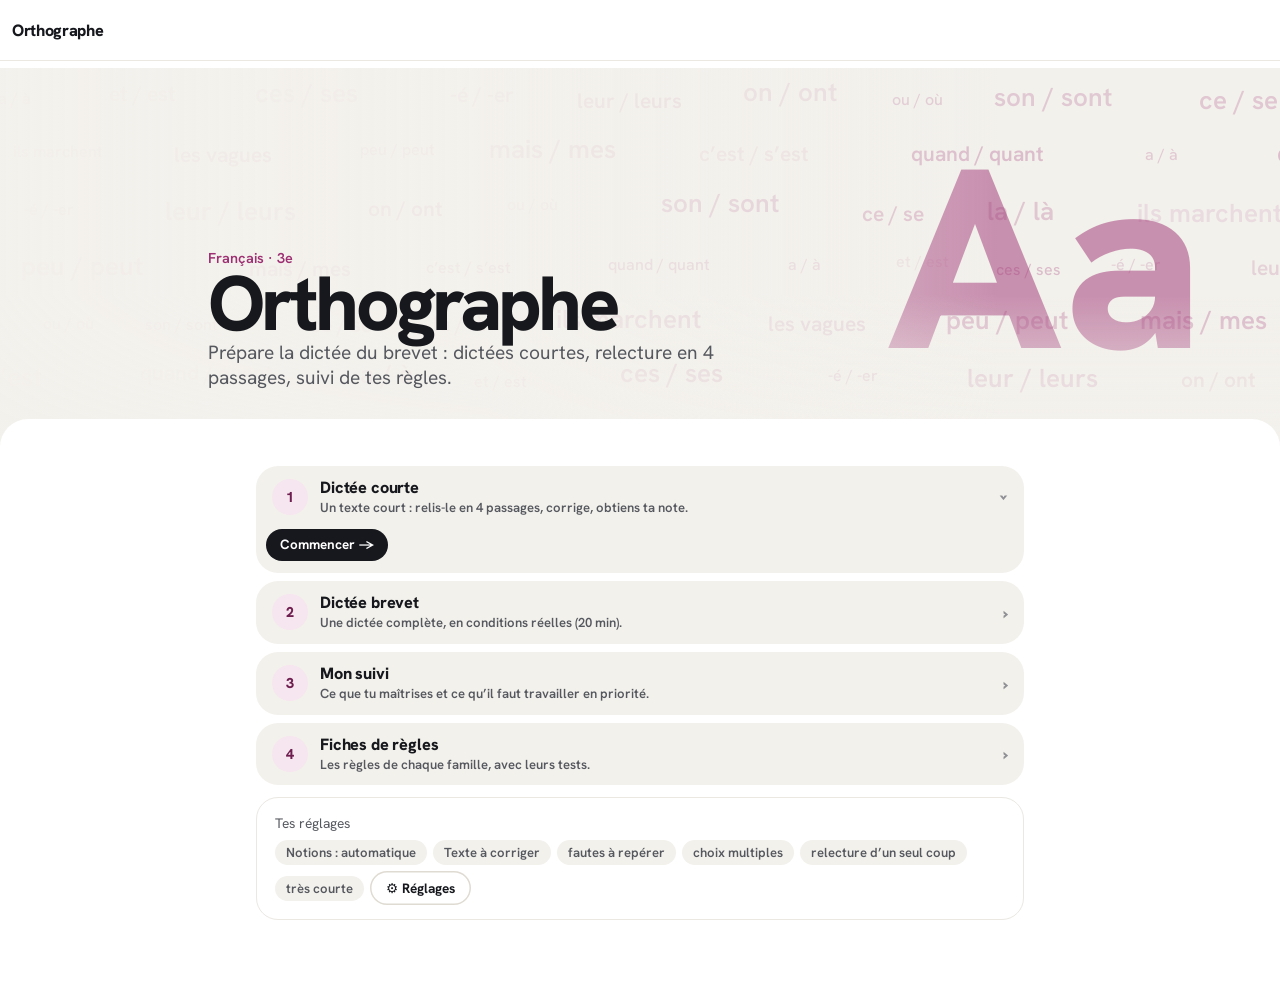
==== index.html @ 891eb2d5 "Migration de l'application Orthographe depuis applications-physique Accueil de l'application à la ra" ====
<!DOCTYPE html>
<html lang="fr" data-matiere="francais">
<head>
<meta charset="UTF-8">
<meta name="viewport" content="width=device-width, initial-scale=1.0">
<title>Orthographe</title>
<link rel="stylesheet" href="assets/theme.css">
<link rel="stylesheet" href="assets/er.css">
<link rel="stylesheet" href="modules/ort.css">
<link rel="stylesheet" href="assets/sommaire.css">
<script src="assets/hero.js"></script>
<script src="assets/sommaire.js"></script>
<script src="modules/regles.js"></script>
<script src="modules/langue.js"></script>
<script src="modules/ort.js"></script>
</head>
<body>
<div id="app-nav"></div>

<div class="er-page">
  <!-- En-tête illustré (image en parallaxe, voir assets/hero.js) -->
  <header class="app-hero" data-dessin="lettres" style="margin-top:-24px">
    <canvas aria-hidden="true"></canvas>
    <div class="app-hero-in">
      <p class="app-hero-kicker">Français · 3e</p>
      <h1>Orthographe</h1>
      <p class="app-hero-lead">Prépare la dictée du brevet : dictées courtes, relecture en 4 passages, suivi de tes règles.</p>
    </div>
    <div class="app-hero-edge"></div>
  </header>

  <!-- Reprendre, une ligne dépliable par module, puis tes réglages (voir ORT.accueil dans modules/ort.js) -->
  <main class="som-accueil" id="accueil"></main>
</div>

<script>
// bandeau avec le nom de l'application, puis l'accueil
ORT.menu('accueil');
ORT.accueil(document.getElementById('accueil'));
</script>
</body>
</html>
---- assets/theme.css ----
/* ============================================================
   Thème commun à toutes les applications — design « Chambre à bulles »
   (police, couleurs, bandeau, menu, cartes, boutons, encarts,
   pavé numérique, en-tête illustré)

   Palette sobre : papier (fonds), encre (textes, boutons) et
   UNE couleur d'accent par matière, choisie avec l'attribut
   data-matiere de la balise <html> :
     <html lang="fr" data-matiere="maths">   (maths | chimie | physique | college | francais)
   Vert et rouge restent réservés au juste / faux.

   Mettre en valeur une partie importante d'un cours :
     <div class="cle"> … </div>   (fond teinté de la couleur de la matière)

   Les variables sont déclarées sur « html:root » pour l'emporter sur
   les :root des applications ; cette feuille n'est pas dans un @layer,
   elle l'emporte donc aussi sur les classes Tailwind v4.
   ============================================================ */

@import url('https://fonts.googleapis.com/css2?family=Hanken+Grotesk:wght@400;500;600;700;800&display=swap');

html:root {
  --font-sans: 'Hanken Grotesk', system-ui, -apple-system, "Segoe UI", Roboto, Arial, sans-serif;

  /* Papier, encre */
  --paper: #f3f1ec;
  --paper-2: #ebe8e1;
  --paper-3: #dfdbd2;
  --line-strong: #c9c4b9;
  --sheet: #ffffff;
  --ink: #16181d;
  --ink-2: #55585f;
  --ink-3: #8d8f94;
  --line: #ebe8e2;

  --slate-50:  var(--paper);
  --slate-100: var(--paper-2);
  --slate-200: var(--line);
  --slate-300: var(--line-strong);
  --slate-400: var(--ink-3);
  --slate-500: var(--ink-3);
  --slate-600: var(--ink-2);
  --slate-700: var(--ink-2);
  --slate-900: var(--ink);

  /* Juste / faux */
  --success:      #16a34a;
  --success-bg:   #e7f3ed;
  --success-text: #075c40;
  --danger:       #dc2626;
  --danger-bg:    #fbecea;
  --danger-text:  #8f2821;
  --warning-bg:   var(--paper);
  --warning-text: var(--ink);

  /* Accent par défaut (outils mathématiques) */
  --accent: #2952c8;
  --accent-ink: #1c3782;
  --cle-bg: #e6ecf9;       /* fond des parties importantes */
  --cle-line: #c5d2f0;

  /* Chimie organique (moteur ORGA, assets/orga*.js) : couleurs de marquage des molécules
     et de leur nom (chaîne principale, une couleur par type de ramification, groupe
     caractéristique). Jamais de vert ni de rouge (réservés au juste / faux). */
  --orga-chaine: #2952c8;
  --orga-ram-1:  #c2570c;   /* orange */
  --orga-ram-2:  #8a6a00;   /* ocre : bien distinct du bleu de la chaîne */
  --orga-ram-3:  #0e7490;   /* bleu pétrole */
  --orga-ram-4:  #5a3fc4;   /* violet */
  --orga-groupe: #b0177f;

  /* Oscilloscope (moteur MONTAGE, assets/montage.js) : couleurs des voies, comme sur l'appareil
     (écran, boutons, pastilles). Réservées à l'oscilloscope. */
  --osc-ch1: #e8b400;   /* jaune */
  --osc-ch2: #2f6fe0;   /* bleu */

  /* Anciennes variables d'accent, utilisées par les applications */
  --app-accent-50:  var(--paper);
  --app-accent-100: var(--paper-2);
  --app-accent-200: var(--paper-3);
  --app-accent-400: var(--accent);
  --app-accent-600: var(--accent);
  --app-accent-700: var(--accent);
  --app-accent-800: var(--ink);
}
html[data-matiere="chimie"]   { --accent: #0a7d57; --accent-ink: #075c40; --cle-bg: #e2f1ea; --cle-line: #b9dccb; }
html[data-matiere="physique"] { --accent: #5a3fc4; --accent-ink: #3f2a93; --cle-bg: #ebe7f8; --cle-line: #cfc6f0; }
html[data-matiere="college"]  { --accent: #c2570c; --accent-ink: #8f3f08; --cle-bg: #f8e9dc; --cle-line: #eccbb0; }
html[data-matiere="francais"] { --accent: #9d2f72; --accent-ink: #6e1f50; --cle-bg: #f6e6ef; --cle-line: #e7c3d7; }   /* prune : domaine Français */

html { -webkit-text-size-adjust: 100%; }
body {
  font-family: var(--font-sans); color: var(--ink); background: var(--sheet);
  -webkit-font-smoothing: antialiased; overflow-x: hidden;
}
h1, h2, h3, h4 { letter-spacing: -.02em; }

/* ============ PARTIE IMPORTANTE D'UN COURS ============ */
.cle {
  background: var(--cle-bg); border: none; border-radius: 20px; padding: 18px 22px;
  color: var(--ink);
}
.cle-titre { color: var(--accent-ink); font-weight: 800; letter-spacing: -.01em; }
.cle .cle { padding: 0; background: none; }
.cle .module-badge { background: var(--sheet); }

/* ============ MISE EN PAGE DES COURS (modèle : Puissances de 10) ============
   <h3 class="cours-titre">1. Titre de la partie</h3>
   <div class="cours-bloc">                 fond papier
     <div class="cle"> … </div>             partie importante
     <div class="cours-exemple"> … </div>   exemple sur fond blanc
   </div>                                                                    */
.cours-titre {
  font-size: 1.5rem; line-height: 1.25; font-weight: 700; color: var(--accent-ink);
  border-bottom: 2px solid var(--paper-3); padding-bottom: .5rem; margin: 2rem 0 1rem;
}
.cours-bloc { background: var(--paper); border-radius: 16px; padding: 24px; margin-bottom: 1rem; color: var(--ink); }
.cours-exemple { background: var(--sheet); border-radius: 12px; padding: 16px 18px; margin: 12px 0; }
@media (max-width: 480px) {
  .cours-titre { font-size: 1.3rem; }
  .cours-bloc { padding: 16px; }
}

/* ============ BOUTONS COMMUNS ============ */
.btn-primary {
  background: var(--ink); color: #fff; border: none; border-radius: 999px;
  padding: 13px 28px; font-size: 1rem; font-weight: 700; cursor: pointer;
  font-family: var(--font-sans); box-shadow: none;
  transition: background .15s, transform .1s;
}
.btn-primary:hover:not(:disabled) { background: #2b2e36; }
.btn-primary:active:not(:disabled) { transform: scale(.98); }
.btn-primary:disabled { opacity: .4; cursor: not-allowed; }

.btn-secondary {
  background: var(--sheet); color: var(--ink); border: none; border-radius: 999px;
  padding: 13px 24px; font-size: .95rem; font-weight: 700; cursor: pointer;
  font-family: var(--font-sans); box-shadow: inset 0 0 0 1.5px var(--paper-3);
  transition: box-shadow .15s;
}
.btn-secondary:hover { box-shadow: inset 0 0 0 1.5px var(--ink); }

.btn-small {
  background: var(--sheet); color: var(--ink); border: none; border-radius: 999px;
  padding: 8px 16px; font-size: .85rem; font-weight: 700; cursor: pointer;
  font-family: var(--font-sans); box-shadow: inset 0 0 0 1.5px var(--paper-3);
  transition: box-shadow .15s;
}
.btn-small:hover { box-shadow: inset 0 0 0 1.5px var(--ink); }

/* ============ ENCARTS ============ */
.callout, .callout-warning { border: none; border-radius: 18px; padding: 16px 20px; background: var(--paper); }
.callout-accent { border: none; border-radius: 18px; padding: 16px 20px; background: var(--cle-bg); }
.callout-success { border: none; border-radius: 18px; padding: 16px 20px; background: var(--success-bg); }
.callout-danger { border: none; border-radius: 18px; padding: 16px 20px; background: var(--danger-bg); }

/* ============ QCM : bonne / mauvaise réponse ============ */
.opt-correct { background: var(--success-bg) !important; border-color: var(--success) !important; }
.opt-wrong { background: var(--danger-bg) !important; border-color: var(--danger) !important; }

/* ============ BARRE DE PROGRESSION ============ */
.progress-bar { height: 6px; border-radius: 999px; overflow: hidden; background: var(--paper); }
.progress-fill { height: 100%; border-radius: 999px; transition: width .4s ease; background: var(--accent); }

/* ============ LISTE DE MODULES (accueil de chaque application) ============ */
.module-list { display: flex; flex-direction: column; gap: 10px; }
.module-group {
  border: none; border-radius: 24px; padding: 8px; background: var(--paper);
}
.module-group-title {
  font-size: .9rem; font-weight: 700; letter-spacing: -.005em; text-transform: none;
  color: var(--accent); padding: 12px 16px 10px;
}
.module-card {
  background: var(--sheet); border: none; border-radius: 18px;
  padding: 18px 20px; margin-bottom: 6px; box-shadow: none;
  transition: background .15s;
}
.module-card:last-child { margin-bottom: 0; }
.module-card.clickable { cursor: pointer; }
.module-card:hover { box-shadow: none; }
.module-group .module-card:hover { background: #fbfaf8; }

/* Cartes de module isolées (sans regroupement) */
.module-list > .module-card { background: var(--paper); border: none; border-radius: 22px; padding: 22px 24px; margin: 0; }
.module-list > .module-card:hover { background: var(--paper-2); }

.module-card-head { display: flex; align-items: center; gap: 16px; }
.module-badge {
  flex-shrink: 0; display: flex; align-items: center; justify-content: center;
  min-width: 42px; height: 42px; padding: 0 8px; border-radius: 999px;
  font-weight: 800; font-size: .9rem; letter-spacing: -.02em;
  background: var(--cle-bg); color: var(--accent-ink);
}
.module-card-body { flex: 1; min-width: 0; }
.module-card-title { font-weight: 800; font-size: 1.08rem; letter-spacing: -.02em; color: var(--ink); line-height: 1.25; }
.module-card-desc { font-size: .92rem; color: var(--ink-2); margin-top: 3px; line-height: 1.45; }
.module-card-arrow {
  flex-shrink: 0; width: 38px; height: 38px; border-radius: 50%;
  display: grid; place-items: center; font-weight: 700; font-size: 1.05rem;
  color: var(--accent); background: var(--cle-bg); transition: background .2s, color .2s;
}
.module-card:hover .module-card-arrow { background: var(--accent); color: #fff; }
.module-card-actions { display: flex; flex-wrap: wrap; gap: 10px; margin-top: 16px; }
.module-list > .module-card .btn-secondary { box-shadow: none; }
.module-list > .module-card .btn-secondary:hover { box-shadow: inset 0 0 0 1.5px var(--ink); }

/* ============ BANDEAU SUPÉRIEUR + MENU BURGER ============ */
.app-topbar {
  position: fixed; top: 0; left: 0; right: 0; z-index: 1000; height: 60px;
  display: flex; align-items: center; gap: 12px; padding: 0 12px;
  background: rgba(255,255,255,.88);
  backdrop-filter: blur(12px); -webkit-backdrop-filter: blur(12px);
  border-bottom: 1px solid var(--line); box-shadow: none;
}
.app-topbar-spacer { height: 60px; }

.app-burger {
  flex-shrink: 0; display: flex; flex-direction: column; justify-content: center;
  align-items: center; gap: 4px; width: 40px; height: 40px; padding: 0;
  border: none; background: var(--paper); border-radius: 50%; cursor: pointer;
  transition: background .15s;
}
.app-burger:hover { background: var(--paper-2); }
.app-burger span { display: block; width: 16px; height: 2px; border-radius: 2px; background: var(--ink); }
.app-burger span:nth-child(2) { display: none; }

.app-topbar-title {
  flex: 1; min-width: 0; display: flex; align-items: baseline; gap: 6px;
  overflow: hidden; white-space: nowrap; font-family: var(--font-sans);
}
.app-topbar-title .app-name { font-weight: 800; color: var(--ink); font-size: 1.02rem; letter-spacing: -.02em; flex-shrink: 0; }
.app-topbar-title .sep { color: var(--ink-3); flex-shrink: 0; }
.app-topbar-title .module-name {
  color: var(--ink-3); font-weight: 500; font-size: .92rem;
  overflow: hidden; text-overflow: ellipsis; white-space: nowrap; min-width: 0;
}
@media (max-width: 420px) {
  .app-topbar-title .app-name { font-size: .92rem; }
  .app-topbar-title .module-name { font-size: .8rem; }
}

.app-navmenu-overlay { display: none; position: fixed; inset: 0; background: rgba(22,24,29,.35); z-index: 1999; }
.app-navmenu-overlay.open { display: block; }

.app-navmenu {
  position: fixed; top: 0; left: -320px; bottom: 0; width: min(320px, 86vw); z-index: 2000;
  background: var(--sheet); box-shadow: none; transition: left .25s ease; overflow-y: auto;
  font-family: var(--font-sans);
}
.app-navmenu.open { left: 0; box-shadow: 0 0 60px rgba(22,24,29,.18); }

/* Niveau 1 : bandeau sombre « Toutes les applications » (quitte l'application) */
.app-navmenu-portal {
  display: flex; align-items: stretch; position: sticky; top: 0; z-index: 1;
  background: var(--ink); color: #fff;
}
.app-nav-portal {
  flex: 1; display: flex; align-items: center; gap: 12px; padding: 16px 18px;
  border: none; background: none; color: #fff; text-align: left; cursor: pointer;
  font: 700 .95rem/1.25 var(--font-sans);
}
.app-nav-portal small { display: block; font-weight: 500; font-size: .75rem; color: rgba(255,255,255,.6); margin-top: 2px; }
.app-nav-portal-fleche { font-size: 1.1rem; transition: transform .15s; }
.app-nav-portal:hover .app-nav-portal-fleche { transform: translateX(-3px); }
.app-nav-close {
  flex-shrink: 0; width: 52px; border: none; background: none; color: #fff;
  font-size: 1.5rem; line-height: 1; cursor: pointer; opacity: .7;
}
.app-nav-close:hover { opacity: 1; }

/* Niveau 2 : l'application en cours */
.app-navmenu-app { padding: 20px 18px 8px; }
.app-navmenu-matiere { font-size: .75rem; font-weight: 600; color: var(--accent); }
.app-navmenu-nom { font-size: 1.35rem; font-weight: 800; letter-spacing: -.03em; line-height: 1.15; color: var(--ink); }

.app-navmenu-section-title { font-size: .8rem; font-weight: 600; color: var(--ink-3); padding: 14px 16px 6px; }

.app-nav-item {
  display: block; width: calc(100% - 20px); margin: 2px 10px; text-align: left;
  border: none; background: none; border-radius: 999px; padding: 10px 14px;
  font-family: var(--font-sans); font-size: .92rem; font-weight: 500;
  color: var(--ink-2); cursor: pointer; transition: background .15s;
}
.app-nav-item:hover { background: var(--paper); color: var(--ink); }
.app-nav-item.app-nav-current { background: var(--paper); color: var(--ink); font-weight: 700; cursor: default; pointer-events: none; }
.app-nav-item.app-nav-current::before { content: '● '; color: var(--accent); }

/* ============ EN-TÊTE ILLUSTRÉ (accueil de chaque application) ============
   <header class="app-hero" data-dessin="log">
     <canvas aria-hidden="true"></canvas>
     <div class="app-hero-in">
       <p class="app-hero-kicker">Outils mathématiques</p>
       <h1>Titre</h1>
       <p class="app-hero-lead">Sous-titre</p>
     </div>
     <div class="app-hero-edge"></div>
   </header>
   L'image est dessinée et animée (parallaxe) par assets/hero.js. */
.app-hero {
  position: relative; overflow: hidden; height: clamp(260px, 42vh, 400px); background: var(--paper);
  /* pleine largeur même à l'intérieur d'un conteneur centré */
  width: 100vw; margin-left: calc(50% - 50vw); margin-right: calc(50% - 50vw);
  text-align: left;
}
.app-hero canvas { position: absolute; left: 0; top: 0; width: 100%; display: block; will-change: transform; }
.app-hero::after {
  content: ''; position: absolute; inset: 0; pointer-events: none;
  background:
    linear-gradient(90deg, rgba(243,241,236,.96) 0%, rgba(243,241,236,.8) 38%, rgba(243,241,236,0) 78%),
    linear-gradient(0deg, rgba(243,241,236,.85) 0%, rgba(243,241,236,0) 40%);
}
.app-hero-in {
  position: relative; z-index: 1; max-width: 56rem; height: 100%; margin: 0 auto;
  padding: 0 16px 56px; display: flex; flex-direction: column; justify-content: flex-end;
}
.app-hero-kicker { margin: 0 0 10px; font-size: .9rem; font-weight: 600; color: var(--accent); }
.app-hero h1 { margin: 0; font-size: clamp(2.4rem, 7.5vw, 4.8rem); line-height: .95; letter-spacing: -.05em; font-weight: 800; color: var(--ink); }
.app-hero-lead { margin: 14px 0 0; font-size: clamp(1rem, 2vw, 1.2rem); color: var(--ink-2); max-width: 46ch; }
.app-hero-lead + .app-hero-lead { margin-top: 4px; font-size: .95rem; color: var(--ink-3); }
.app-hero-edge { position: absolute; left: 0; right: 0; bottom: -1px; height: 28px; z-index: 2; background: var(--sheet); border-radius: 28px 28px 0 0; }
.app-hero + * { margin-top: 0; }
/* Sur smartphone : en-tête moins haut pour que le contenu arrive plus vite */
@media (max-width: 760px) {
  .app-hero:not(.app-hero-compact) { height: clamp(240px, 34svh, 300px); }
  .app-hero:not(.app-hero-compact) .app-hero-in { padding-bottom: 44px; }
}

/* ============ PAVÉ NUMÉRIQUE ============ */
.numpad-grid {
  display: grid; grid-template-columns: repeat(3, 1fr);
  gap: 6px; max-width: 220px; margin-top: 8px;
  background: var(--paper); border: none; border-radius: 20px; padding: 10px;
}
.numpad-grid button {
  background: var(--sheet); border: none; border-radius: 12px; padding: 11px 6px;
  font-size: 1.1rem; font-weight: 700; cursor: pointer; color: var(--ink);
  font-family: var(--font-sans); box-shadow: 0 1px 0 rgba(22,24,29,.06);
  transition: background .12s; -webkit-tap-highlight-color: transparent;
}
.numpad-grid button:active { background: var(--paper-2); }
.numpad-grid .np-wide { grid-column: span 3; font-size: .95rem; }
.numpad-grid .np-minus { color: var(--accent); font-weight: 800; }
.numpad-grid .np-back { color: var(--ink-2); }

body.numpad-disabled .np-section { display: none !important; }

.np-pref-bar {
  display: flex; align-items: center; gap: 12px;
  background: var(--paper); border: none; border-radius: 18px;
  padding: 12px 16px; margin-bottom: 20px; flex-wrap: wrap;
}
.np-pref-label { color: var(--ink); font-weight: 600; font-size: .95rem; flex: 1; }
.np-switch { position: relative; display: inline-block; width: 52px; height: 28px; flex-shrink: 0; }
.np-switch input { opacity: 0; width: 0; height: 0; }
.np-slider { position: absolute; cursor: pointer; inset: 0; background: var(--line-strong); border-radius: 28px; transition: .25s; }
.np-slider::before {
  content: ''; position: absolute; width: 22px; height: 22px; left: 3px; bottom: 3px;
  background: white; border-radius: 50%; transition: .25s; box-shadow: 0 1px 4px rgba(0,0,0,.2);
}
.np-switch input:checked + .np-slider { background: var(--accent); }
.np-switch input:checked + .np-slider::before { transform: translateX(24px); }
.np-pref-hint { font-size: .8rem; color: var(--ink-3); width: 100%; margin-top: 2px; }

/* ============ GLISSER-DÉPOSER (fantôme suivant le pointeur) ============ */
.drag-ghost { z-index: 9999; pointer-events: none; opacity: .92; box-shadow: 0 12px 28px rgba(22,24,29,.22); transform: scale(1.03); }

/* ============ « VÉRIFIE TA COMPRÉHENSION » (dans les cours) ============ */
.check-box { background: var(--sheet); border: 1.5px solid var(--paper-3); border-radius: 20px; padding: 20px 22px; margin-top: 16px; }
.check-label { color: var(--accent); font-weight: 700; font-size: .9rem; margin-bottom: 8px; }
.check-question { color: var(--ink); font-size: 1.1rem; font-weight: 600; margin-bottom: 12px; }
.check-hint { color: var(--ink-2); font-size: .9rem; margin-bottom: 12px; }
.check-input {
  background: white; border: 1.5px solid var(--paper-3); border-radius: 999px;
  padding: 9px 16px; color: var(--ink); font-weight: 700; font-family: var(--font-sans); outline: none;
}
.check-input:focus { border-color: var(--accent); box-shadow: 0 0 0 3px var(--cle-bg); }
.check-btn {
  background: var(--ink); color: white; border: none; border-radius: 999px;
  padding: 10px 20px; font-weight: 700; cursor: pointer; font-family: var(--font-sans);
}
.check-btn:hover { background: #2b2e36; }

/* ============ HARMONISATION DES CLASSES TAILWIND ============ */
/* Cartes blanches : filet fin au lieu d'ombres portées */
.shadow-sm, .shadow, .shadow-md, .shadow-lg, .shadow-xl, .shadow-2xl { box-shadow: none; }
.bg-white.shadow-2xl, .bg-white.shadow-xl, .bg-white.shadow-lg { border: 1px solid var(--line); }
.rounded-xl, .rounded-2xl { border-radius: 22px; }
.rounded-lg { border-radius: 16px; }
.border-2 { border-width: 1.5px; }
input[type="text"].border-2, input[type="number"].border-2, input:not([type]).border-2 { border-radius: 999px; }
input[type="text"]:focus, input[type="number"]:focus { outline: none; }

@media (prefers-reduced-motion: reduce) {
  .app-hero canvas { transform: none !important; }
}

/* ---------- Couleurs décoratives de Tailwind → papier / accent / encre ----------
   50 papier · 100 papier foncé · 200 fond « important » · 300 filet · 400 filet appuyé
   500-700 accent de la matière · 800 accent foncé · 900 encre */
html:root {
  --color-blue-50: var(--paper);  --color-blue-100: var(--paper-2);  --color-blue-200: var(--cle-bg);  --color-blue-300: var(--paper-3);  --color-blue-400: var(--line-strong);  --color-blue-500: var(--accent);  --color-blue-600: var(--accent);  --color-blue-700: var(--accent);  --color-blue-800: var(--accent-ink);  --color-blue-900: var(--ink);  --color-blue-950: var(--ink);
  --color-indigo-50: var(--paper);  --color-indigo-100: var(--paper-2);  --color-indigo-200: var(--cle-bg);  --color-indigo-300: var(--paper-3);  --color-indigo-400: var(--line-strong);  --color-indigo-500: var(--accent);  --color-indigo-600: var(--accent);  --color-indigo-700: var(--accent);  --color-indigo-800: var(--accent-ink);  --color-indigo-900: var(--ink);  --color-indigo-950: var(--ink);
  --color-purple-50: var(--paper);  --color-purple-100: var(--paper-2);  --color-purple-200: var(--cle-bg);  --color-purple-300: var(--paper-3);  --color-purple-400: var(--line-strong);  --color-purple-500: var(--accent);  --color-purple-600: var(--accent);  --color-purple-700: var(--accent);  --color-purple-800: var(--accent-ink);  --color-purple-900: var(--ink);  --color-purple-950: var(--ink);
  --color-violet-50: var(--paper);  --color-violet-100: var(--paper-2);  --color-violet-200: var(--cle-bg);  --color-violet-300: var(--paper-3);  --color-violet-400: var(--line-strong);  --color-violet-500: var(--accent);  --color-violet-600: var(--accent);  --color-violet-700: var(--accent);  --color-violet-800: var(--accent-ink);  --color-violet-900: var(--ink);  --color-violet-950: var(--ink);
  --color-cyan-50: var(--paper);  --color-cyan-100: var(--paper-2);  --color-cyan-200: var(--cle-bg);  --color-cyan-300: var(--paper-3);  --color-cyan-400: var(--line-strong);  --color-cyan-500: var(--accent);  --color-cyan-600: var(--accent);  --color-cyan-700: var(--accent);  --color-cyan-800: var(--accent-ink);  --color-cyan-900: var(--ink);  --color-cyan-950: var(--ink);
  --color-sky-50: var(--paper);  --color-sky-100: var(--paper-2);  --color-sky-200: var(--cle-bg);  --color-sky-300: var(--paper-3);  --color-sky-400: var(--line-strong);  --color-sky-500: var(--accent);  --color-sky-600: var(--accent);  --color-sky-700: var(--accent);  --color-sky-800: var(--accent-ink);  --color-sky-900: var(--ink);  --color-sky-950: var(--ink);
  --color-teal-50: var(--paper);  --color-teal-100: var(--paper-2);  --color-teal-200: var(--cle-bg);  --color-teal-300: var(--paper-3);  --color-teal-400: var(--line-strong);  --color-teal-500: var(--accent);  --color-teal-600: var(--accent);  --color-teal-700: var(--accent);  --color-teal-800: var(--accent-ink);  --color-teal-900: var(--ink);  --color-teal-950: var(--ink);
  --color-pink-50: var(--paper);  --color-pink-100: var(--paper-2);  --color-pink-200: var(--cle-bg);  --color-pink-300: var(--paper-3);  --color-pink-400: var(--line-strong);  --color-pink-500: var(--accent);  --color-pink-600: var(--accent);  --color-pink-700: var(--accent);  --color-pink-800: var(--accent-ink);  --color-pink-900: var(--ink);  --color-pink-950: var(--ink);
  --color-rose-50: var(--paper);  --color-rose-100: var(--paper-2);  --color-rose-200: var(--cle-bg);  --color-rose-300: var(--paper-3);  --color-rose-400: var(--line-strong);  --color-rose-500: var(--accent);  --color-rose-600: var(--accent);  --color-rose-700: var(--accent);  --color-rose-800: var(--accent-ink);  --color-rose-900: var(--ink);  --color-rose-950: var(--ink);
  --color-fuchsia-50: var(--paper);  --color-fuchsia-100: var(--paper-2);  --color-fuchsia-200: var(--cle-bg);  --color-fuchsia-300: var(--paper-3);  --color-fuchsia-400: var(--line-strong);  --color-fuchsia-500: var(--accent);  --color-fuchsia-600: var(--accent);  --color-fuchsia-700: var(--accent);  --color-fuchsia-800: var(--accent-ink);  --color-fuchsia-900: var(--ink);  --color-fuchsia-950: var(--ink);
  --color-orange-50: var(--paper);  --color-orange-100: var(--paper-2);  --color-orange-200: var(--cle-bg);  --color-orange-300: var(--paper-3);  --color-orange-400: var(--line-strong);  --color-orange-500: var(--accent);  --color-orange-600: var(--accent);  --color-orange-700: var(--accent);  --color-orange-800: var(--accent-ink);  --color-orange-900: var(--ink);  --color-orange-950: var(--ink);
  --color-amber-50: var(--paper);  --color-amber-100: var(--paper-2);  --color-amber-200: var(--cle-bg);  --color-amber-300: var(--paper-3);  --color-amber-400: var(--line-strong);  --color-amber-500: var(--accent);  --color-amber-600: var(--accent);  --color-amber-700: var(--accent);  --color-amber-800: var(--accent-ink);  --color-amber-900: var(--ink);  --color-amber-950: var(--ink);
  --color-yellow-50: var(--paper);  --color-yellow-100: var(--paper-2);  --color-yellow-200: var(--cle-bg);  --color-yellow-300: var(--paper-3);  --color-yellow-400: var(--line-strong);  --color-yellow-500: var(--accent);  --color-yellow-600: var(--accent);  --color-yellow-700: var(--accent);  --color-yellow-800: var(--accent-ink);  --color-yellow-900: var(--ink);  --color-yellow-950: var(--ink);
  --color-lime-50: var(--paper);  --color-lime-100: var(--paper-2);  --color-lime-200: var(--cle-bg);  --color-lime-300: var(--paper-3);  --color-lime-400: var(--line-strong);  --color-lime-500: var(--accent);  --color-lime-600: var(--accent);  --color-lime-700: var(--accent);  --color-lime-800: var(--accent-ink);  --color-lime-900: var(--ink);  --color-lime-950: var(--ink);
  --color-emerald-50: var(--paper);  --color-emerald-100: var(--paper-2);  --color-emerald-200: var(--cle-bg);  --color-emerald-300: var(--paper-3);  --color-emerald-400: var(--line-strong);  --color-emerald-500: var(--accent);  --color-emerald-600: var(--accent);  --color-emerald-700: var(--accent);  --color-emerald-800: var(--accent-ink);  --color-emerald-900: var(--ink);  --color-emerald-950: var(--ink);
  /* vert / rouge : fonds neutralisés (juste / faux gardé par le texte et les encarts) */
  --color-green-50: var(--paper);  --color-green-100: var(--paper-2);  --color-green-300: var(--paper-3);  --color-green-200: var(--cle-bg);
  --color-red-50: var(--paper);  --color-red-100: var(--paper-2);  --color-red-300: var(--paper-3);  --color-red-200: var(--cle-bg);
  --color-gray-50: var(--paper);  --color-gray-100: var(--paper-2);  --color-gray-200: var(--line);  --color-gray-300: var(--line-strong);
}

/* ---------- Boutons pleins → pilule encre ---------- */
button.bg-blue-500,
button.bg-blue-600,
button.bg-blue-700,
button.bg-indigo-500,
button.bg-indigo-600,
button.bg-indigo-700,
button.bg-purple-500,
button.bg-purple-600,
button.bg-purple-700,
button.bg-violet-500,
button.bg-violet-600,
button.bg-violet-700,
button.bg-cyan-500,
button.bg-cyan-600,
button.bg-cyan-700,
button.bg-sky-500,
button.bg-sky-600,
button.bg-sky-700,
button.bg-teal-500,
button.bg-teal-600,
button.bg-teal-700,
button.bg-pink-500,
button.bg-pink-600,
button.bg-pink-700,
button.bg-rose-500,
button.bg-rose-600,
button.bg-rose-700,
button.bg-fuchsia-500,
button.bg-fuchsia-600,
button.bg-fuchsia-700,
button.bg-orange-500,
button.bg-orange-600,
button.bg-orange-700,
button.bg-amber-500,
button.bg-amber-600,
button.bg-amber-700,
button.bg-yellow-500,
button.bg-yellow-600,
button.bg-yellow-700,
button.bg-lime-500,
button.bg-lime-600,
button.bg-lime-700,
button.bg-emerald-500,
button.bg-emerald-600,
button.bg-emerald-700,
button.bg-green-500,
button.bg-green-600,
button.bg-green-700,
button.bg-red-500,
button.bg-red-600,
button.bg-red-700,
button.bg-gray-500,
button.bg-gray-600,
button.bg-gray-700,
button.bg-slate-500,
button.bg-slate-600,
button.bg-slate-700 {
  background: var(--ink); color: #fff; border-radius: 999px; border: none;
  font-family: var(--font-sans); font-weight: 700; box-shadow: none; transition: background .15s, transform .1s;
}
button.bg-blue-500:hover,
button.bg-blue-600:hover,
button.bg-blue-700:hover,
button.bg-indigo-500:hover,
button.bg-indigo-600:hover,
button.bg-indigo-700:hover,
button.bg-purple-500:hover,
button.bg-purple-600:hover,
button.bg-purple-700:hover,
button.bg-violet-500:hover,
button.bg-violet-600:hover,
button.bg-violet-700:hover,
button.bg-cyan-500:hover,
button.bg-cyan-600:hover,
button.bg-cyan-700:hover,
button.bg-sky-500:hover,
button.bg-sky-600:hover,
button.bg-sky-700:hover,
button.bg-teal-500:hover,
button.bg-teal-600:hover,
button.bg-teal-700:hover,
button.bg-pink-500:hover,
button.bg-pink-600:hover,
button.bg-pink-700:hover,
button.bg-rose-500:hover,
button.bg-rose-600:hover,
button.bg-rose-700:hover,
button.bg-fuchsia-500:hover,
button.bg-fuchsia-600:hover,
button.bg-fuchsia-700:hover,
button.bg-orange-500:hover,
button.bg-orange-600:hover,
button.bg-orange-700:hover,
button.bg-amber-500:hover,
button.bg-amber-600:hover,
button.bg-amber-700:hover,
button.bg-yellow-500:hover,
button.bg-yellow-600:hover,
button.bg-yellow-700:hover,
button.bg-lime-500:hover,
button.bg-lime-600:hover,
button.bg-lime-700:hover,
button.bg-emerald-500:hover,
button.bg-emerald-600:hover,
button.bg-emerald-700:hover,
button.bg-green-500:hover,
button.bg-green-600:hover,
button.bg-green-700:hover,
button.bg-red-500:hover,
button.bg-red-600:hover,
button.bg-red-700:hover,
button.bg-gray-500:hover,
button.bg-gray-600:hover,
button.bg-gray-700:hover,
button.bg-slate-500:hover,
button.bg-slate-600:hover,
button.bg-slate-700:hover { background: #2b2e36; }
button.bg-blue-500:disabled,
button.bg-blue-600:disabled,
button.bg-blue-700:disabled,
button.bg-indigo-500:disabled,
button.bg-indigo-600:disabled,
button.bg-indigo-700:disabled,
button.bg-purple-500:disabled,
button.bg-purple-600:disabled,
button.bg-purple-700:disabled,
button.bg-violet-500:disabled,
button.bg-violet-600:disabled,
button.bg-violet-700:disabled,
button.bg-cyan-500:disabled,
button.bg-cyan-600:disabled,
button.bg-cyan-700:disabled,
button.bg-sky-500:disabled,
button.bg-sky-600:disabled,
button.bg-sky-700:disabled,
button.bg-teal-500:disabled,
button.bg-teal-600:disabled,
button.bg-teal-700:disabled,
button.bg-pink-500:disabled,
button.bg-pink-600:disabled,
button.bg-pink-700:disabled,
button.bg-rose-500:disabled,
button.bg-rose-600:disabled,
button.bg-rose-700:disabled,
button.bg-fuchsia-500:disabled,
button.bg-fuchsia-600:disabled,
button.bg-fuchsia-700:disabled,
button.bg-orange-500:disabled,
button.bg-orange-600:disabled,
button.bg-orange-700:disabled,
button.bg-amber-500:disabled,
button.bg-amber-600:disabled,
button.bg-amber-700:disabled,
button.bg-yellow-500:disabled,
button.bg-yellow-600:disabled,
button.bg-yellow-700:disabled,
button.bg-lime-500:disabled,
button.bg-lime-600:disabled,
button.bg-lime-700:disabled,
button.bg-emerald-500:disabled,
button.bg-emerald-600:disabled,
button.bg-emerald-700:disabled,
button.bg-green-500:disabled,
button.bg-green-600:disabled,
button.bg-green-700:disabled,
button.bg-red-500:disabled,
button.bg-red-600:disabled,
button.bg-red-700:disabled,
button.bg-gray-500:disabled,
button.bg-gray-600:disabled,
button.bg-gray-700:disabled,
button.bg-slate-500:disabled,
button.bg-slate-600:disabled,
button.bg-slate-700:disabled { background: var(--line-strong); color: #fff; }

/* ---------- En-tête compact (application sur un seul écran) ---------- */
.app-hero-compact { height: clamp(190px, 28vh, 240px); }
.app-hero-compact .app-hero-in { padding-bottom: 44px; }
.app-hero-compact h1 { font-size: clamp(1.9rem, 5vw, 3.2rem); }
.app-hero-row { display: flex; align-items: flex-end; justify-content: space-between; gap: 16px; flex-wrap: wrap; }
.app-hero-stats { display: flex; gap: 10px; }
.app-hero-stats > div {
  background: rgba(255,255,255,.85); border-radius: 16px; padding: 8px 14px; min-width: 88px;
  display: flex; flex-direction: column; align-items: flex-start;
}
.app-hero-stats span { font-size: .75rem; font-weight: 600; color: var(--ink-3); }
.app-hero-stats strong { font-size: 1.15rem; font-weight: 800; color: var(--ink); letter-spacing: -.02em; }

/* ---------- Icône calculatrice (charte §7) ----------
   À côté d'un champ dont la valeur se calcule à la calculatrice (résultat pas évident de tête) :
   <span class="calc-icone" role="img" aria-label="À calculer à la calculatrice" title="À calculer à la calculatrice"></span> */
.calc-icone {
  display: inline-block; flex-shrink: 0; width: 22px; height: 22px; vertical-align: middle; background-color: var(--ink-2);
  -webkit-mask: url("data:image/svg+xml,%3Csvg xmlns='http://www.w3.org/2000/svg' viewBox='0 0 24 24'%3E%3Crect x='4' y='2' width='16' height='20' rx='2.5' fill='none' stroke='black' stroke-width='2'/%3E%3Crect x='7' y='5' width='10' height='4' rx='.8'/%3E%3Ccircle cx='8.5' cy='13' r='1.25'/%3E%3Ccircle cx='12' cy='13' r='1.25'/%3E%3Ccircle cx='15.5' cy='13' r='1.25'/%3E%3Ccircle cx='8.5' cy='17.2' r='1.25'/%3E%3Ccircle cx='12' cy='17.2' r='1.25'/%3E%3Ccircle cx='15.5' cy='17.2' r='1.25'/%3E%3C/svg%3E") center / contain no-repeat;
  mask: url("data:image/svg+xml,%3Csvg xmlns='http://www.w3.org/2000/svg' viewBox='0 0 24 24'%3E%3Crect x='4' y='2' width='16' height='20' rx='2.5' fill='none' stroke='black' stroke-width='2'/%3E%3Crect x='7' y='5' width='10' height='4' rx='.8'/%3E%3Ccircle cx='8.5' cy='13' r='1.25'/%3E%3Ccircle cx='12' cy='13' r='1.25'/%3E%3Ccircle cx='15.5' cy='13' r='1.25'/%3E%3Ccircle cx='8.5' cy='17.2' r='1.25'/%3E%3Ccircle cx='12' cy='17.2' r='1.25'/%3E%3Ccircle cx='15.5' cy='17.2' r='1.25'/%3E%3C/svg%3E") center / contain no-repeat;
}
---- assets/er.css ----
/* ============================================================
   Styles de l'application « Équilibrer une réaction »
   (sélecteurs à flèches, réaction interactive, molécules en
   boules, questions). Complète le thème commun assets/theme.css.
   ============================================================ */

body { font-family: var(--font-sans); }
.er-page *, .er-page *::before, .er-page *::after { box-sizing: border-box; }
.er-page { max-width: 60rem; margin: 0 auto; padding: 24px 16px 64px; }
@media (max-width: 480px) { .er-page { padding: 14px 10px 56px; } }
.er-page p { margin: 0; }
.er-page button { touch-action: manipulation; -webkit-tap-highlight-color: transparent; }
.hidden { display: none !important; }
sub { font-size: .7em; line-height: 0; }

.er-card { background: var(--sheet); border: 1px solid var(--line); border-radius: 22px; padding: 20px 22px; margin-bottom: 16px; }
@media (max-width: 480px) { .er-card { padding: 14px 12px; border-radius: 18px; margin-bottom: 12px; } }

/* ---------- En-tête de module ---------- */
.er-badge {
  display: inline-block; background: var(--cle-bg); color: var(--accent-ink);
  font-size: .75rem; font-weight: 800; padding: 4px 12px; border-radius: 999px; letter-spacing: .04em; margin-bottom: 8px;
}
.er-titre { font-size: 1.5rem; font-weight: 800; letter-spacing: -.02em; margin: 0 0 6px; color: var(--ink); line-height: 1.2; }
.er-contexte { color: var(--ink-2); font-size: 1rem; line-height: 1.55; }
.er-contexte b { color: var(--ink); }
.er-meta { font-size: .9rem; font-weight: 700; color: var(--ink-2); margin: 4px 0 8px !important; }
.er-meta b { color: var(--accent-ink); }

/* ---------- Interrupteur « dessins » ---------- */
.er-switch-bar {
  display: flex; align-items: center; gap: 12px; background: var(--paper); border-radius: 16px;
  padding: 10px 14px; margin-bottom: 14px; cursor: pointer; -webkit-tap-highlight-color: transparent;
}
.er-switch-bar .np-pref-label { font-size: .95rem; }
.er-switch-bar .np-pref-label small { display: block; font-weight: 500; font-size: .8rem; color: var(--ink-3); }
.er-switch-bar.er-off { opacity: .5; cursor: default; }


/* ---------- Réaction ---------- */
.er-reaction {
  display: flex; flex-wrap: wrap; align-items: flex-start; justify-content: center;
  gap: 10px 6px; padding: 14px 8px; background: var(--paper); border-radius: 18px;
  --h-tete: 136px; --er-k: 1.45;
}
.er-membre { display: flex; align-items: flex-start; justify-content: center; gap: 6px; flex-wrap: wrap; row-gap: 10px; }
.er-groupe { display: flex; align-items: flex-start; gap: 6px; min-width: 0; }
.er-op {
  height: var(--h-tete); display: flex; align-items: center; justify-content: center;
  font-size: 1.6rem; font-weight: 700; color: var(--ink-2); min-width: 18px; flex-shrink: 0;
}
.er-fleche { font-size: 2rem; min-width: 36px; color: var(--ink); margin-left: 4px; }
.er-espece {
  display: flex; flex-direction: column; align-items: center; min-width: 0;
  background: var(--sheet); border-radius: 16px; padding: 4px 8px 8px;
}
.er-tete { display: flex; align-items: center; gap: 4px; height: calc(var(--h-tete) - 4px); }
.er-formule { font-size: 1.75rem; font-weight: 800; letter-spacing: -.01em; color: var(--ink); white-space: nowrap; padding-right: 4px; }

/* Nombre de chaque atome (« 4 H ») */
.er-comptes { display: flex; flex-wrap: wrap; justify-content: center; gap: 4px; margin-top: 4px; }
.er-compte {
  background: var(--paper); border-radius: 999px; padding: 2px 10px; font-size: .95rem; color: var(--ink);
  white-space: nowrap; font-variant-numeric: tabular-nums;
}
.er-compte b { font-weight: 800; }
.er-calc { color: var(--ink-3); font-weight: 600; }

/* Molécules et atomes dessinés */
.er-dessin { margin-top: 6px; width: 100%; display: flex; flex-direction: column; align-items: center; gap: 8px; }
.er-mols { display: flex; flex-wrap: wrap; justify-content: center; align-items: center; gap: 6px 10px; max-width: 260px; }
.er-atomes {
  display: flex; flex-direction: column; align-items: center; gap: 4px; width: 100%;
  border-top: 1.5px dashed var(--paper-3); padding-top: 8px;
}
.er-ligne-at { display: flex; flex-wrap: wrap; justify-content: center; gap: 4px 7px; max-width: 260px; }

@media (max-width: 560px) {
  .er-reaction { padding: 10px 4px; gap: 8px 4px; --h-tete: 132px; --er-k: 1.15; }
  .er-membre, .er-groupe { gap: 4px; }
  .er-espece { padding: 2px 4px 6px; border-radius: 14px; }
  .er-formule { font-size: 1.35rem; }
  .er-sel button { width: 46px; height: 44px; }
  .er-sel-val { font-size: 1.5rem; min-width: 46px; }
  .er-op { font-size: 1.3rem; min-width: 12px; }
  .er-fleche { font-size: 1.6rem; min-width: 26px; }
  .er-mols { max-width: 150px; }
  .er-ligne-at { max-width: 150px; }
}

/* ---------- Questions ---------- */
.er-consigne { font-size: 1.05rem; font-weight: 600; color: var(--ink); line-height: 1.45; margin-bottom: 12px !important; }
.er-actions { display: flex; flex-wrap: wrap; gap: 8px; align-items: center; margin-top: 14px; }
.er-actions .btn-primary { padding: 12px 24px; }
.er-retour { margin-top: 12px; font-size: .98rem; line-height: 1.5; color: var(--ink); animation: er-apparait .25s ease; }
.er-retour b.er-ok { color: var(--success-text); }
.er-retour b.er-ko { color: var(--danger-text); }
.er-retour p + p { margin-top: 6px; }
@keyframes er-apparait { from { opacity: 0; transform: translateY(6px); } to { opacity: 1; transform: none; } }
@keyframes er-secoue { 0%, 100% { transform: translateX(0); } 25% { transform: translateX(-6px); } 75% { transform: translateX(6px); } }
.er-secoue { animation: er-secoue .35s ease; }

/* ---------- Confettis ---------- */
.er-confetti { position: fixed; top: -20px; width: 9px; height: 14px; z-index: 9999; pointer-events: none; animation: er-chute linear forwards; }
@keyframes er-chute { to { top: 110vh; transform: rotate(720deg); } }

/* Espèce affichée sans sélecteur (nombre fixe) */
.er-espece-fixe .er-tete { height: auto; padding: 6px 4px; }
.er-coef-fixe { font-size: 1.75rem; font-weight: 800; color: var(--accent-ink); padding-right: 6px; }
@media (max-width: 560px) { .er-coef-fixe { font-size: 1.35rem; } }

/* ---------- Tableau bilan des atomes ---------- */
.er-bilan { border-collapse: separate; border-spacing: 0 4px; margin: 10px auto 0; font-size: 1rem; }
.er-bilan th { font-size: .78rem; font-weight: 700; color: var(--ink-3); padding: 0 12px; text-align: center; }
.er-bilan td { padding: 5px 14px; text-align: center; background: var(--paper); font-variant-numeric: tabular-nums; white-space: nowrap; }
.er-bilan td:first-child { border-radius: 999px 0 0 999px; text-align: left; }
.er-bilan td:last-child { border-radius: 0 999px 999px 0; }
.er-bilan td b { font-weight: 800; }
.er-bilan tr.ok td { background: var(--success-bg); }
.er-bilan tr.ko td { background: var(--danger-bg); }
.er-bilan-signe { font-weight: 800; }
.er-bilan tr.ok .er-bilan-signe { color: var(--success); }
.er-bilan tr.ko .er-bilan-signe { color: var(--danger); }
.er-bilan-el { display: inline-flex; align-items: center; gap: 6px; font-weight: 700; }
@media (max-width: 480px) { .er-bilan td { padding: 4px 9px; font-size: .92rem; } .er-bilan th { padding: 0 6px; } }

/* ---------- Questions des entraînements ---------- */
.er-q-nom { font-size: .85rem; font-weight: 700; color: var(--accent); margin-bottom: 4px !important; }
.er-note { background: var(--cle-bg); border-radius: 14px; padding: 10px 14px; font-size: .92rem; color: var(--ink); margin-bottom: 12px !important; line-height: 1.45; }
.er-liste { margin: 6px 0 0; padding-left: 20px; line-height: 1.6; }
.er-petit { font-size: .88rem; color: var(--ink-2); }
.er-eq { font-size: 1.3rem; font-weight: 800; margin-top: 6px !important; color: var(--ink); line-height: 1.5; }
.er-eq-c { color: var(--accent-ink); }
@media (max-width: 480px) { .er-eq { font-size: 1.1rem; } }

/* ---------- Écran de fin ---------- */
.er-fin { text-align: center; }
.er-trophee { font-weight: 800; color: var(--accent-ink); font-size: 1.1rem; margin-top: 4px !important; }
.er-score { font-size: 3.6rem; font-weight: 900; color: var(--accent); letter-spacing: -.03em; line-height: 1.1; margin-top: 8px; }
.er-score-pct { font-size: 1.1rem; font-weight: 700; color: var(--ink-3); margin-bottom: 10px !important; }
.er-recap { display: grid; grid-template-columns: repeat(auto-fill, minmax(56px, 1fr)); gap: 6px; margin: 16px 0 4px; }
.er-recap div { background: var(--paper); border-radius: 10px; padding: 5px 2px; font-size: .72rem; color: var(--ink-2); }
.er-recap div.ok { background: var(--success-bg); }
.er-recap div.ko { background: var(--danger-bg); }
.er-recap b { display: block; font-size: .9rem; color: var(--ink); }

/* ---------- Compter les atomes (réponses « 4 H ») ---------- */
.er-cpt .er-reaction { margin-bottom: 4px; }
.er-cpt-q { font-weight: 700; color: var(--ink); margin: 14px 0 8px !important; }
.er-reps { display: flex; flex-wrap: wrap; gap: 10px; }
.er-rep {
  display: flex; align-items: center; gap: 6px; background: var(--paper); border-radius: 18px;
  padding: 6px 14px 6px 6px; border: 2px solid transparent; transition: background .15s, border-color .15s;
}
.er-rep-el { font-size: 1.6rem; font-weight: 800; color: var(--ink); min-width: 1.4em; }
.er-rep.ok { background: var(--success-bg); border-color: var(--success); }
.er-rep.ko { background: var(--danger-bg); border-color: var(--danger); }
.er-rep .er-sel button { background: var(--sheet); }
@media (hover: hover) { .er-rep .er-sel button:hover:not(:disabled) { background: var(--paper-3); } }
.er-calculs { margin: 6px 0 0; padding-left: 20px; line-height: 1.7; }
.er-calculs li { font-variant-numeric: tabular-nums; }
@media (max-width: 480px) { .er-reps { gap: 8px; } .er-rep { padding: 4px 10px 4px 4px; } .er-rep-el { font-size: 1.35rem; } }

/* Bandeau de retour au module 2 (module 1) */
.er-retour-bar {
  position: sticky; top: 64px; z-index: 50; display: flex; align-items: center; justify-content: space-between; gap: 10px;
  background: var(--ink); color: #fff; border-radius: 18px; padding: 10px 12px 10px 16px; margin-bottom: 16px;
  box-shadow: 0 6px 20px rgba(22,24,29,.18);
}
.er-retour-bar p { color: #fff; font-size: .9rem; font-weight: 600; }
.er-retour-bar a { flex-shrink: 0; text-decoration: none; background: var(--sheet); color: var(--ink); border-radius: 999px; padding: 9px 16px; font-weight: 800; font-size: .9rem; }
/* ordinateur : pas de bandeau en haut (le sommaire est à gauche) */
@media (min-width: 900px) { .er-retour-bar { top: 12px; } }
@media (max-width: 480px) { .er-retour-bar { top: 66px; padding: 8px 8px 8px 12px; } .er-retour-bar p { font-size: .8rem; } .er-retour-bar a { padding: 8px 12px; font-size: .82rem; } }

/* ---------- Cours (module 2) ---------- */
.er-etape { scroll-margin-top: 76px; }
.er-etape .cours-titre { margin-top: 0; }
.er-etape .cle { margin: 12px 0; }
.er-etape .cle p + p { margin-top: 6px; }
.er-formule-cle { text-align: center; font-size: 1.2rem; font-weight: 800; margin: 8px 0 !important; color: var(--ink); }
.er-comparaison { display: grid; grid-template-columns: 1fr 1fr; gap: 10px; margin-top: 10px; }
.er-comparaison > div { background: var(--sheet); border-radius: 14px; padding: 10px; text-align: center; display: flex; flex-direction: column; align-items: center; gap: 6px; }
.er-comparaison .er-formule { font-size: 1.35rem; }
.er-comparaison p { font-size: .9rem; color: var(--ink-2); line-height: 1.4; }
.er-comparaison .er-mols { --er-k: 1.3; }
.er-guide { margin-top: 12px; padding: 10px 14px; border-radius: 14px; background: var(--paper); font-size: .95rem; line-height: 1.5; color: var(--ink); }
.er-guide::before { content: '☛ '; color: var(--accent); font-weight: 800; }
.er-suite { display: flex; justify-content: flex-end; margin-top: 14px; }
.er-sous-q { border-top: 1.5px dashed var(--paper-3); padding-top: 14px; margin-top: 14px; }
.er-sous-q-titre { font-weight: 800; color: var(--accent-ink); margin-bottom: 8px !important; }
.er-lien-m1 { display: flex; align-items: center; justify-content: space-between; gap: 10px; flex-wrap: wrap; background: var(--cle-bg); border-radius: 16px; padding: 10px 12px 10px 16px; margin-top: 14px; }
.er-lien-m1 p { font-size: .92rem; color: var(--ink); font-weight: 600; }
---- modules/ort.css ----
/* ============================================================
   Styles de l'application « Orthographe » (préfixe ort-)
   Complète assets/theme.css, equilibrer-reactions/modules/er.css
   et assets/sommaire.css. Couleurs : variables du thème uniquement.
   ============================================================ */

/* ---------- petits éléments communs ---------- */
.ort-petit { font-size: .86rem; color: var(--ink-2); line-height: 1.45; }
.ort-h3 { margin: 0 0 8px; font-size: 1.08rem; font-weight: 800; letter-spacing: -.01em; }
.ort-lab { display: block; margin: 14px 0 6px; font-size: .78rem; font-weight: 800; letter-spacing: .04em; text-transform: uppercase; color: var(--ink-2); }
.ort-rangee { display: flex; flex-wrap: wrap; gap: 8px; align-items: center; margin: 8px 0; }
.ort-entre { justify-content: space-between; }
.ort-esp { flex: 1; }
.ort-ok { color: var(--success-text); }
.ort-sr { position: absolute; width: 1px; height: 1px; overflow: hidden; clip: rect(0 0 0 0); white-space: nowrap; }
.ort-chev { display: inline-block; transition: transform .15s; color: var(--ink-3); font-weight: 800; }
[aria-expanded="true"] > .ort-chev, .ouvert > button > .ort-chev { transform: rotate(180deg); }
.ort-msg { margin-top: 10px; padding: 12px 16px; line-height: 1.5; }
.ort-msg:empty { display: none; }
.er-page button, .ort-tiroir button, .ort-reg-rond { touch-action: manipulation; -webkit-tap-highlight-color: transparent; font-family: var(--font-sans); }
.er-page button:focus-visible, .er-page a:focus-visible, .er-page input:focus-visible, .er-page select:focus-visible, .er-page textarea:focus-visible,
.ort-tiroir button:focus-visible, .ort-tiroir input:focus-visible, .ort-reg-rond:focus-visible, .ort-reg:focus-visible { outline: 2px solid var(--accent); outline-offset: 2px; }
.btn-primary, .btn-secondary, .btn-small { text-decoration: none; display: inline-flex; align-items: center; justify-content: center; gap: 6px; }
.btn-primary.ort-pt, .btn-secondary.ort-pt { padding: 10px 18px; font-size: .92rem; }

/* ---------- étiquettes du résumé des réglages ---------- */
.ort-tags { display: flex; flex-wrap: wrap; gap: 6px; align-items: center; margin-top: 12px; }
.ort-tag { background: var(--paper); border-radius: 999px; padding: 4px 11px; font-size: .82rem; font-weight: 600; color: var(--ink-2); }
.ort-notions { margin-top: 8px !important; }
.ort-notions:empty { display: none; }
.ort-reglages-ligne { background: var(--sheet); border: 1px solid var(--line); border-radius: 22px; padding: 14px 18px; }
.ort-reglages-ligne .ort-tags { margin-top: 6px; }

/* ---------- bouton Réglages : sommaire (ordinateur) et bandeau (téléphone) ---------- */
.ort-reg { align-self: flex-start; margin: 0 4px; border: none; cursor: pointer; }
.ort-reg-rond {
  flex-shrink: 0; width: 42px; height: 42px; margin-left: 8px; border: none; border-radius: 999px; background: var(--paper-2);
  color: var(--ink); font-size: 1.15rem; cursor: pointer;
}

/* ---------- panneau des réglages ---------- */
html.ort-tiroir-ouvert { overflow: hidden; }
.ort-voile { position: fixed; inset: 0; z-index: 1100; background: rgba(22,24,29,.38); }
.ort-tiroir {
  position: fixed; top: 0; right: 0; bottom: 0; z-index: 1101; width: 420px; max-width: 100%; overflow-y: auto; overscroll-behavior: contain;
  background: var(--sheet); border-left: 1px solid var(--line); font-family: var(--font-sans); color: var(--ink);
}
@media (max-width: 599px) {
  .ort-tiroir { top: auto; left: 0; width: auto; max-height: 88vh; max-height: 88dvh; border-left: 0; border-radius: 22px 22px 0 0; }
}
.ort-tiroir *, .ort-tiroir *::before, .ort-tiroir *::after { box-sizing: border-box; }
.ort-tiroir-t { position: sticky; top: 0; z-index: 1; display: flex; justify-content: space-between; align-items: center; gap: 10px; padding: 14px 18px; background: var(--sheet); border-bottom: 1px solid var(--line); }
.ort-tiroir-t b { font-size: 1.1rem; }
.ort-tiroir-c { padding: 4px 18px 22px; }
.ort-sect { padding: 14px 0; border-bottom: 1px solid var(--line); }
.ort-sect h4 { margin: 0 0 10px; font-size: .75rem; font-weight: 800; letter-spacing: .05em; text-transform: uppercase; color: var(--ink-2); }
.ort-sect .ort-petit { margin: 8px 0 0; }
.ort-lig { display: flex; flex-wrap: wrap; gap: 6px 12px; align-items: center; margin: 8px 0; }
.ort-lig > span { font-size: .9rem; color: var(--ink-2); min-width: 8rem; }
/* choix de la voix : liste déroulante et bouton « Essayer » */
.ort-voix { display: flex; flex-wrap: wrap; gap: 8px; align-items: center; flex: 1 1 220px; min-width: 0; }
.ort-voix .ort-select { flex: 1 1 200px; min-width: 0; }
.ort-seg { display: inline-flex; flex-wrap: wrap; gap: 2px; padding: 3px; border-radius: 16px; background: var(--paper-2); }
.ort-seg button { border: none; background: transparent; border-radius: 13px; padding: 8px 13px; min-height: 40px; font-size: .88rem; font-weight: 600; color: var(--ink-2); cursor: pointer; }
.ort-seg button[aria-pressed="true"] { background: var(--sheet); color: var(--ink); font-weight: 800; box-shadow: inset 0 0 0 1.5px var(--ink); }
.ort-seg.off { opacity: .45; }
.ort-seg.off button { cursor: default; }
.ort-fam { border: 1px solid var(--line); border-radius: 14px; margin: 6px 0; }
.ort-fam-t { display: flex; align-items: center; gap: 10px; padding: 6px 12px; }
.ort-fam-o { flex: 1; display: flex; align-items: center; gap: 8px; min-height: 40px; border: none; background: none; padding: 0; text-align: left; cursor: pointer; font-size: .95rem; color: var(--ink); }
.ort-fam-o b { flex: 1; font-weight: 700; }
.ort-fam-c { padding: 0 12px 8px 42px; }
.ort-cb { display: flex; gap: 10px; align-items: flex-start; padding: 6px 0; cursor: pointer; font-size: .92rem; line-height: 1.35; }
.ort-tiroir input[type="checkbox"] { width: 20px; height: 20px; flex: none; margin: 1px 0 0; accent-color: var(--accent); }
.ort-niv { display: inline-block; font-size: .7rem; font-weight: 700; border-radius: 6px; padding: 1px 6px; background: var(--paper-2); color: var(--ink-2); white-space: nowrap; }

/* ---------- barre d'étapes ---------- */
.ort-etapes-c { padding: 12px 14px; }
.ort-etapes { display: flex; flex-wrap: wrap; gap: 6px; align-items: center; }
.ort-et { border: none; border-radius: 999px; padding: 7px 14px; min-height: 38px; background: var(--paper-2); color: var(--ink); font-size: .86rem; font-weight: 600; cursor: pointer; }
.ort-et.on { background: var(--accent); color: var(--sheet); font-weight: 800; }
.ort-et.fait { background: var(--cle-bg); color: var(--accent-ink); }
.ort-et:disabled, .ort-et-n:disabled { cursor: default; }
.ort-et-gr { display: inline-flex; align-items: center; gap: 4px; padding: 3px 4px 3px 12px; border-radius: 999px; background: var(--paper-2); font-size: .86rem; font-weight: 600; }
.ort-et-gr.on { background: var(--cle-bg); color: var(--accent-ink); font-weight: 800; }
.ort-et-n { width: 32px; height: 32px; border: none; border-radius: 999px; background: var(--sheet); color: var(--ink); font-size: .84rem; font-weight: 800; cursor: pointer; }
.ort-et-n.on { background: var(--accent); color: var(--sheet); }
.ort-et-n.fait { background: var(--cle-line); color: var(--accent-ink); }

/* ---------- texte de la dictée et liste des fautes ---------- */
.ort-deux { display: grid; grid-template-columns: minmax(0, 1fr); gap: 0 16px; align-items: start; }
@media (min-width: 1000px) {
  .ort-deux { grid-template-columns: minmax(0, 1.45fr) minmax(0, 1fr); }
  .ort-droite { position: sticky; top: 16px; }
}
.ort-consigne { padding: 12px 16px; border-radius: 16px; margin-bottom: 12px; line-height: 1.5; }
.ort-texte { font-size: 1.15rem; line-height: 2.25; margin: 6px 0 !important; overflow-wrap: anywhere; }
@media (max-width: 480px) { .ort-texte { font-size: 1.06rem; } }
.ort-mot { border-radius: 6px; padding: 2px 2px; }
.ort-cliquable .ort-mot { cursor: pointer; }
@media (hover: hover) { .ort-cliquable .ort-mot:hover { background: var(--paper-2); } }
.ort-mot.ort-signale { background: var(--cle-bg); border-bottom: 2px dashed var(--accent); }
.ort-mot.ort-juste { background: var(--success-bg); color: var(--success-text); font-weight: 700; }
.ort-mot.ort-faux-signal { text-decoration: underline wavy var(--ink-3); }
.ort-mot.ort-verbe { background: var(--cle-bg); outline: 2px solid var(--accent); }
.ort-mot.ort-sujet { background: var(--paper-2); outline: 2px dashed var(--accent); }
.ort-mot.ort-rate { background: var(--danger-bg); color: var(--danger-text); font-weight: 700; }
.ort-a-completer u { text-decoration: none; border-bottom: 2px solid var(--accent); color: var(--accent-ink); }
.ort-fin { display: inline-flex; align-items: baseline; white-space: nowrap; }
.ort-fin input {
  width: 4.8em; font: inherit; font-size: 16px; line-height: 1.4; padding: 0 4px; border: none; border-bottom: 2px solid var(--accent);
  border-radius: 6px 6px 0 0; background: var(--cle-bg); color: var(--ink);
}
.ort-fin input:focus { outline: 2px solid var(--accent); outline-offset: 1px; }
.ort-hp { border: none; background: none; min-width: 32px; min-height: 32px; padding: 0 2px; font-size: .9rem; line-height: 1; cursor: pointer; opacity: .8; }
.ort-hp:hover { opacity: 1; }
.ort-sous { margin-top: 12px; padding-top: 10px; border-top: 1.5px dashed var(--paper-3); }
.ort-liste-t { display: flex; justify-content: space-between; align-items: baseline; gap: 8px; }
.ort-item { border-top: 1.5px dashed var(--paper-3); padding: 10px 0; }
.ort-item-t { display: flex; flex-wrap: wrap; align-items: center; gap: 8px; }
.ort-item-t b { font-size: 1.05rem; }
.ort-choix { display: flex; flex-wrap: wrap; gap: 8px; margin: 8px 0 0; }
.ort-choix button {
  min-height: 46px; min-width: 5.5rem; padding: 8px 14px; border: none; border-radius: 16px; background: var(--sheet); color: var(--ink);
  box-shadow: inset 0 0 0 1.5px var(--paper-3); font-size: 1rem; font-weight: 600; cursor: pointer; transition: box-shadow .15s;
}
@media (hover: hover) { .ort-choix button:hover:not(:disabled) { box-shadow: inset 0 0 0 1.5px var(--ink); } }
.ort-choix button.mauvais { background: var(--danger-bg); color: var(--danger-text); box-shadow: inset 0 0 0 1.5px var(--danger); text-decoration: line-through; cursor: default; }
.ort-champ {
  font: inherit; font-size: 16px; min-height: 46px; width: 12rem; max-width: 100%; padding: 9px 12px; border: none; border-radius: 12px;
  background: var(--sheet); color: var(--ink); box-shadow: inset 0 0 0 1.5px var(--paper-3);
}
.ort-champ:focus { outline: 2px solid var(--accent); outline-offset: 1px; }
.ort-icone { border: none; border-radius: 999px; padding: 7px 12px; min-height: 36px; background: var(--paper-2); color: var(--ink); font-size: .84rem; font-weight: 700; cursor: pointer; }
.ort-icone[aria-pressed="true"] { background: var(--cle-bg); color: var(--accent-ink); }
.ort-item .btn-small { margin-top: 8px; }
.ort-nav-bas { display: flex; flex-wrap: wrap; gap: 8px; justify-content: space-between; margin-top: 16px; }
.ort-nav-bas .btn-primary, .ort-nav-bas .btn-secondary { padding: 12px 20px; }
/* travail terminé (toutes les fautes corrigées) : message, puis les boutons */
.ort-termine { margin-top: 16px; }
.ort-termine .ort-nav-bas { margin-top: 10px; }
.ort-attire { box-shadow: 0 0 0 3px var(--cle-line); }
.ort-neutre { background: var(--paper); border-radius: 14px; padding: 10px 12px; margin: 8px 0; overflow-x: auto; }
.ort-tests { border-collapse: collapse; font-size: .9rem; }
.ort-tests th, .ort-tests td { text-align: left; padding: 5px 10px 5px 0; border-bottom: 1px solid var(--line); vertical-align: top; }
.ort-tests th { font-weight: 800; white-space: nowrap; }

/* ---------- passage 4 : les mots à l'envers ---------- */
.ort-envers { display: flex; flex-wrap: wrap; gap: 6px; margin: 4px 0 8px; }
.ort-envers button { border: none; border-radius: 10px; padding: 6px 11px; min-height: 40px; background: var(--paper); color: var(--ink); font-size: 1.08rem; cursor: pointer; }
.ort-envers button.on { background: var(--sheet); box-shadow: inset 0 0 0 2px var(--accent); font-weight: 800; }
.ort-envers button.ort-signale { background: var(--cle-bg); box-shadow: inset 0 0 0 2px var(--cle-line); }
.ort-envers button.ort-juste { background: var(--success-bg); color: var(--success-text); }
.ort-envers button.ort-douteux::before, .ort-douteux-b::first-letter { color: var(--accent); font-weight: 800; }
.ort-envers button.ort-douteux::before { content: '•\00a0'; }

/* ---------- rappel de la règle ---------- */
.ort-rappel { background: var(--paper); border-radius: 14px; padding: 12px 14px; margin-top: 8px; font-size: .93rem; line-height: 1.5; }
.ort-rappel p { margin: 0 0 6px !important; }
.ort-rappel-t { font-weight: 800; color: var(--accent-ink); }
.ort-test { background: var(--cle-bg); border-radius: 12px; padding: 8px 12px; }
.ort-ex { color: var(--ink-2); }
.ort-lien-fiche { font-weight: 700; color: var(--accent-ink); text-decoration: none; }
.ort-lien-fiche:hover { text-decoration: underline; }
.er-page mark, .ort-tiroir mark { background: var(--cle-bg); color: var(--accent-ink); font-weight: 800; padding: 0 2px; border-radius: 4px; }

/* ---------- lecteur (dictée audio, brevet) ---------- */
.ort-lecteur-c { margin: 10px 0; }
.ort-groupes { display: flex; gap: 3px; margin: 10px 0; }
.ort-groupes i { flex: 1; height: 10px; border-radius: 999px; background: var(--paper-3); cursor: pointer; }
.ort-groupes i.fait { background: var(--cle-line); }
.ort-groupes i.on { background: var(--accent); }
.ort-lecteur { display: flex; flex-wrap: wrap; gap: 8px; align-items: center; }
.ort-rond { width: 58px; height: 58px; border: none; border-radius: 999px; background: var(--ink); color: var(--sheet); font-size: 1.35rem; cursor: pointer; }
.ort-rond.sec { width: 48px; height: 48px; background: var(--paper-2); color: var(--ink); font-size: 1.05rem; }
.ort-info { min-width: 10rem; }
.ort-copie {
  display: block; width: 100%; min-height: 9rem; margin-top: 4px; padding: 10px 14px; border: none; border-radius: 12px; resize: vertical;
  font: inherit; font-size: 1.1rem; line-height: 2; color: var(--ink); box-shadow: inset 0 0 0 1.5px var(--paper-3);
  background: repeating-linear-gradient(var(--sheet), var(--sheet) 2.15em, var(--paper-2) 2.2em);
  background-attachment: local; text-transform: none;
}
.ort-copie:focus { outline: 2px solid var(--accent); outline-offset: 1px; }
.ort-copie:disabled { opacity: .55; }
.ort-copie-brevet { min-height: 16rem; line-height: 3.2; background: repeating-linear-gradient(var(--sheet), var(--sheet) 3.15em, var(--paper-2) 3.2em); background-attachment: local; }
.ort-label-copie { display: block; }

/* ---------- résultat ---------- */
.ort-note { display: flex; flex-wrap: wrap; gap: 18px; align-items: center; margin-top: 6px; }
.ort-n { font-size: 3.4rem; font-weight: 900; line-height: 1; color: var(--accent); letter-spacing: -.03em; font-variant-numeric: tabular-nums; }
.ort-n small { font-size: 1.3rem; color: var(--ink-3); }
.ort-resultat .ort-petit { margin-top: 8px !important; }
.ort-message { font-weight: 700; margin-top: 12px !important; }
.ort-fam-r { display: flex; flex-wrap: wrap; gap: 6px; }
.ort-fam-r span { border-radius: 999px; padding: 4px 11px; font-size: .84rem; font-weight: 700; }
.ort-fr-tout { background: var(--success-bg); color: var(--success-text); }
.ort-fr-part { background: var(--cle-bg); color: var(--accent-ink); }
.ort-fr-rien { background: var(--danger-bg); color: var(--danger-text); }
.ort-err { border-top: 1.5px dashed var(--paper-3); padding: 9px 0; display: flex; flex-wrap: wrap; align-items: center; gap: 6px 10px; }
.ort-err > div { flex-basis: 100%; }
.ort-err > div:empty { display: none; }
.ort-err s { color: var(--danger-text); }
.ort-att { color: var(--success-text); font-weight: 800; }
.ort-corrige { font-size: 1.05rem; line-height: 2; }

/* ---------- dictée brevet ---------- */
.ort-tableau { background: var(--ink); color: var(--sheet); border-radius: 16px; padding: 12px 16px; line-height: 1.7; font-size: 1.05rem; }
.ort-petit-clair { font-size: .8rem; color: var(--paper-3); }
.ort-chrono-z { display: inline-flex; align-items: baseline; gap: 8px; }
.ort-chrono { font-size: 2rem; font-weight: 800; font-variant-numeric: tabular-nums; letter-spacing: -.02em; }
.ort-chrono.fini { color: var(--danger-text); }
.ort-marge { margin-top: 8px !important; display: flex; flex-wrap: wrap; gap: 6px; align-items: center; }
.ort-marge:empty { display: none; }
.ort-douteux-b { border: none; border-radius: 999px; padding: 4px 10px; min-height: 32px; background: var(--paper); color: var(--ink); font-size: .9rem; cursor: pointer; }
.ort-select { font: inherit; font-size: 16px; min-height: 46px; max-width: 100%; padding: 8px 12px; border: none; border-radius: 12px; background: var(--sheet); color: var(--ink); box-shadow: inset 0 0 0 1.5px var(--paper-3); }
.er-card > .ort-seg { margin: 4px 0 6px; }

/* ---------- Mon suivi ---------- */
.ort-prio { border: 2px solid var(--accent); }
.ort-prio-l { margin: 4px 0 8px; padding-left: 22px; line-height: 1.7; }
.ort-prio-b { justify-content: space-between; }
.ort-notes { display: inline-flex; align-items: center; gap: 8px; }
.ort-courbe { vertical-align: middle; }
.ort-courbe polyline { fill: none; stroke: var(--accent); stroke-width: 2.5; stroke-linecap: round; stroke-linejoin: round; }
.ort-grp { border-top: 1px solid var(--line); }
.ort-grp-t {
  width: 100%; display: grid; grid-template-columns: minmax(0, 1fr) 9rem 3rem 1rem; gap: 10px; align-items: center; padding: 11px 2px;
  border: none; background: none; text-align: left; cursor: pointer; font: inherit; color: var(--ink); min-height: 46px;
}
@media (max-width: 560px) { .ort-grp-t { grid-template-columns: minmax(0, 1fr) 5rem 2.6rem 1rem; gap: 8px; } }
.ort-grp-t b { font-weight: 700; }
.ort-adroite { text-align: right; }
.ort-alerte { font-size: .84rem; color: var(--danger-text); }
.ort-pile { display: flex; height: 10px; border-radius: 999px; overflow: hidden; background: var(--paper-2); }
.ort-pile i { display: block; height: 100%; }
.ort-s-m { background: var(--success); }
.ort-s-f { background: var(--accent); }
.ort-s-t { background: var(--danger); }
.ort-s-n { background: var(--paper-3); }
.ort-s-v { background: var(--paper-2); box-shadow: inset 0 0 0 1.5px var(--paper-3); }
.ort-grp-c { display: none; padding: 0 2px 10px; }
.ort-grp.ouvert .ort-grp-c { display: block; }
.ort-grp.ouvert .ort-grp-t .ort-chev { transform: rotate(180deg); }
.ort-ligne-r { display: flex; align-items: center; gap: 10px; padding: 6px 0; font-size: .92rem; }
.ort-ligne-r.ort-plus-tard { color: var(--ink-2); }
.ort-pct { margin-left: auto; color: var(--ink-2); font-variant-numeric: tabular-nums; white-space: nowrap; }
.ort-pct small { font-size: .78rem; }
.ort-puce { width: 11px; height: 11px; border-radius: 50%; flex: none; display: inline-block; }
.ort-legende { display: flex; flex-wrap: wrap; gap: 8px 14px; margin-top: 10px; font-size: .82rem; color: var(--ink-2); }
.ort-legende > span { display: inline-flex; gap: 6px; align-items: center; }

/* ---------- Fiches de règles ---------- */
.ort-chips { display: flex; flex-wrap: wrap; gap: 6px; margin: 0 0 14px; }
.ort-chips button {
  border: none; border-radius: 999px; padding: 8px 14px; min-height: 40px; background: var(--sheet); color: var(--ink);
  box-shadow: inset 0 0 0 1.5px var(--paper-3); font-size: .88rem; font-weight: 700; cursor: pointer;
}
.ort-chips button[aria-pressed="true"] { background: var(--ink); color: var(--sheet); box-shadow: none; }
.ort-intro { color: var(--ink-2); font-size: .92rem; margin: 0 0 10px !important; line-height: 1.5; }
.ort-fr { border-radius: 14px; }
.ort-fr-t {
  width: 100%; display: flex; align-items: center; gap: 10px; min-height: 46px; padding: 9px 10px; border: none; border-radius: 14px;
  background: none; text-align: left; cursor: pointer; font: inherit; font-size: .98rem; color: var(--ink);
}
.ort-fr-t span:first-child { flex: 1; }
@media (hover: hover) { .ort-fr-t:hover { background: var(--paper); } }
.ort-fr.ouvert { background: var(--paper); }
.ort-fr.ouvert > .ort-fr-t { font-weight: 800; color: var(--accent-ink); }
.ort-fr-c { padding: 0 12px 12px; line-height: 1.55; }
.ort-fr-c p { margin: 4px 0 8px !important; }
.ort-fr-c .cle { padding: 10px 14px; border-radius: 14px; margin: 8px 0; }
/* cas particuliers d'une règle (Majuscule / Pas de majuscule) : deux colonnes sur ordinateur */
.ort-cas { display: grid; gap: 10px; margin: 10px 0 4px; }
@media (min-width: 760px) { .ort-cas { grid-template-columns: 1fr 1fr; align-items: start; } }
.ort-cas-g { background: var(--sheet); border-radius: 14px; padding: 10px 14px; box-shadow: inset 0 0 0 1px var(--line); }
.ort-fr-c .ort-cas-t { font-weight: 800; color: var(--accent-ink); margin: 2px 0 4px !important; }
.ort-cas ul { list-style: none; margin: 0; padding: 0; }
.ort-cas li { padding: 8px 0; border-top: 1px solid var(--line); }
.ort-cas li:first-child { border-top: none; }
.ort-cas li > span { display: block; }
.ort-cas .ort-ex { font-size: .93rem; margin-top: 2px; }
.ort-plus { border: none; background: none; color: var(--accent-ink); font-weight: 700; font-size: .92rem; padding: 10px; min-height: 44px; cursor: pointer; }

@media (prefers-reduced-motion: reduce) { .ort-chev { transition: none; } }

/* ---------- impression du bilan (Mon suivi) ---------- */
@media print {
  #app-nav, .som-barre, .som-som, .ort-imprimer, .ort-prio-b, .ort-reg-rond, .ort-tiroir, .ort-voile { display: none !important; }
  html.som-nav body { padding-left: 0 !important; }
  .er-page { max-width: none; padding: 0; }
  .ort-grp-c { display: block !important; }
  .er-card { break-inside: avoid; border-color: var(--paper-3); }
  .ort-pile, .ort-puce, .ort-s-m, .ort-s-f, .ort-s-t, .ort-s-n { -webkit-print-color-adjust: exact; print-color-adjust: exact; }
}
---- assets/sommaire.css ----
/* ============================================================
   Navigation commune (assets/sommaire.js) : sommaire de toute
   l'application, accueil en lignes dépliables, fiches récapitulatives.
   Mêmes styles que la navigation de l'application « Cinématique ».
   Ordinateur (900 px et plus) : sommaire toujours ouvert dans une colonne à gauche, pas de bandeau.
   Téléphone : bandeau « où suis-je » ; un appui déroule le même sommaire sous le bandeau.
   ============================================================ */
/* les défilements s'arrêtent sous le bandeau fixe (60 px à l'accueil, 54 px sur téléphone dans les modules) */
html { scroll-padding-top: 72px; }
html.som-nav { scroll-padding-top: 66px; }
@media (min-width: 900px) { html.som-nav { scroll-padding-top: 16px; } }
/* (le décalage vient de scroll-padding-top : un scroll-margin s'y ajouterait) */
html.som-nav .er-etape { scroll-margin-top: 0; }

.som-pilule {
  flex-shrink: 0; display: inline-flex; align-items: center; gap: 7px; padding: 9px 14px; border-radius: 999px;
  background: var(--paper); color: var(--ink); font: 700 .86rem/1 var(--font-sans); text-decoration: none; white-space: nowrap;
  transition: background .15s;
}
.som-pilule:hover { background: var(--paper-2); }
.som-pilule:focus-visible, .som-ou:focus-visible, .som-sligne:focus-visible, .som-spt:focus-visible, .som-page:focus-visible,
.som-bt:focus-visible, .som-ligne:focus-visible, .som-reprendre:focus-visible { outline: 2px solid var(--accent); outline-offset: 2px; }
.som-court { display: none; }
@media (max-width: 520px) { .som-court { display: inline; } .som-long { display: none; } }

/* ---------- bandeau du téléphone : où suis-je ? ---------- */
.som-barre, .som-barre-esp, .som-voile { display: none; }
.som-barre {
  position: fixed; top: 0; left: 0; right: 0; z-index: 1000; height: 54px; align-items: center; padding: 0 10px;
  background: rgba(255,255,255,.94); backdrop-filter: blur(12px); -webkit-backdrop-filter: blur(12px); border-bottom: 1px solid var(--line);
}
.som-ou {
  flex: 1; min-width: 0; height: 42px; display: flex; align-items: center; gap: 9px; border: none; border-radius: 999px;
  background: var(--cle-bg); padding: 0 14px 0 5px; cursor: pointer; font: inherit; color: var(--ink); text-align: left;
}
.som-ou[aria-expanded="true"] { box-shadow: inset 0 0 0 1.5px var(--accent); }
.som-ou .som-snum { width: 32px; height: 32px; font-size: .85rem; }
.som-ou-t { flex: 1; min-width: 0; display: flex; flex-direction: column; line-height: 1.2; }
.som-ou-t small { font-size: .7rem; font-weight: 700; color: var(--accent-ink); white-space: nowrap; overflow: hidden; text-overflow: ellipsis; }
.som-ou-t b { font-size: .92rem; font-weight: 800; white-space: nowrap; overflow: hidden; text-overflow: ellipsis; }
.som-ou-chev { flex-shrink: 0; font-weight: 800; color: var(--accent-ink); }

/* ---------- sommaire ---------- */
.som-som, .som-som * { box-sizing: border-box; }
.som-som { display: none; flex-direction: column; gap: 10px; background: var(--sheet); font-family: var(--font-sans); }
.som-tete { display: flex; align-items: center; justify-content: space-between; gap: 8px; padding: 0 4px; }
.som-app { font-weight: 800; font-size: 1.12rem; letter-spacing: -.02em; color: var(--ink); text-decoration: none; }
.som-tete .som-pilule { padding: 7px 12px; font-size: .8rem; }
.som-lab { margin: 0; padding: 0 6px; font-size: .66rem; font-weight: 800; letter-spacing: .05em; text-transform: uppercase; color: var(--ink-3); }
.som-arbre { display: flex; flex-direction: column; gap: 2px; }
.som-smod { border-radius: 14px; }
.som-smod.ici { background: var(--cle-bg); }
.som-sligne {
  width: 100%; display: flex; align-items: center; gap: 9px; padding: 7px 8px; border: none; background: none; border-radius: 14px;
  cursor: pointer; font: inherit; color: var(--ink); text-align: left; transition: background .15s;
}
.som-sligne:hover { background: var(--paper); }
.som-smod.ici .som-sligne:hover { background: rgba(255,255,255,.5); }
.som-snum { flex-shrink: 0; width: 26px; height: 26px; border-radius: 999px; display: grid; place-items: center; font-size: .75rem; font-weight: 800; background: var(--cle-bg); color: var(--accent-ink); }
.som-snum.fait { background: var(--success-bg); color: var(--success-text); }
.som-smod.ici .som-snum:not(.fait), .som-ou .som-snum { background: var(--accent); color: #fff; }
.som-st { flex: 1; min-width: 0; font-size: .86rem; font-weight: 700; line-height: 1.2; }
.som-smod.ici .som-st { color: var(--accent-ink); font-weight: 800; }
.som-sn { font-size: .7rem; font-weight: 700; color: var(--ink-3); font-variant-numeric: tabular-nums; white-space: nowrap; }
.som-sligne[aria-expanded="true"] .som-chev, .som-spt[aria-expanded="true"] .som-chev { transform: rotate(90deg); }
.som-senf { margin: 0 8px 6px 20px; padding-left: 12px; border-left: 2px solid var(--cle-line); display: flex; flex-direction: column; gap: 1px; }
.som-senf[hidden], .som-spages[hidden] { display: none; }
.som-spt {
  width: 100%; display: flex; align-items: center; gap: 6px; padding: 5px 6px; border: none; background: none; border-radius: 10px;
  cursor: pointer; font: 600 .82rem/1.25 var(--font-sans); color: var(--ink-2); text-align: left;
}
.som-spt:hover { background: rgba(255,255,255,.6); }
.som-spt.ici { color: var(--ink); font-weight: 800; }
.som-spt .som-chev { margin-left: auto; font-size: .9rem; }
.som-v { color: var(--success); }
.som-spages { margin: 1px 0 4px 6px; display: flex; flex-direction: column; gap: 1px; }
.som-senf > .som-spages { margin-left: 0; }
.som-page { display: flex; align-items: center; gap: 8px; padding: 4px 9px; border-radius: 999px; font-size: .8rem; font-weight: 600; color: var(--ink-2); text-decoration: none; }
.som-page:hover { background: rgba(255,255,255,.75); color: var(--ink); }
.som-smod:not(.ici) .som-page:hover { background: var(--paper); }
.som-page .ic { flex-shrink: 0; width: 22px; height: 19px; border-radius: 999px; display: grid; place-items: center; font-size: .68rem; font-weight: 800; background: var(--paper); color: var(--ink-2); }
.som-smod.ici .som-page .ic { background: rgba(255,255,255,.75); }
.som-page em { margin-left: auto; font-style: normal; font-size: .7rem; font-weight: 800; color: var(--success-text); font-variant-numeric: tabular-nums; }
.som-page.ici { background: var(--sheet); color: var(--accent-ink); font-weight: 800; box-shadow: inset 0 0 0 1.5px var(--accent); }
.som-smod .som-page.ici .ic { background: var(--cle-bg); color: var(--accent-ink); }
.som-page.ici em { color: var(--accent); }

/* téléphone : bandeau, sommaire déroulé sous le bandeau */
@media (max-width: 899px) {
  html.som-nav .som-barre { display: flex; }
  html.som-nav .som-barre-esp { display: block; height: 54px; }
  html.som-ouvert .som-voile { display: block; position: fixed; inset: 54px 0 0; z-index: 990; background: rgba(22,24,29,.38); }
  html.som-ouvert .som-som {
    display: flex; position: fixed; top: 54px; left: 0; right: 0; z-index: 995; max-height: calc(100vh - 54px - 40px); max-height: calc(100dvh - 54px - 40px);
    overflow-y: auto; overscroll-behavior: contain; padding: 12px 10px 14px; border-radius: 0 0 22px 22px;
  }
  .som-lab { display: none; }
}
/* ordinateur : sommaire toujours ouvert à gauche */
@media (min-width: 900px) {
  html.som-nav .som-som {
    display: flex; position: fixed; top: 0; bottom: 0; left: 0; z-index: 980; width: 264px;
    padding: 18px 12px; border-right: 1px solid var(--line); overflow-y: auto;
  }
  html.som-nav body { padding-left: 264px; }
}

/* ---------- Accueil : une ligne dépliable par module ---------- */
.som-accueil { max-width: 48rem; margin: 20px auto 0; display: flex; flex-direction: column; gap: 12px; }
.som-reprendre { display: block; background: var(--ink); color: #fff; border-radius: 20px; padding: 14px 18px; text-decoration: none; transition: background .15s; }
.som-reprendre:hover { background: #2b2e36; }
.som-reprendre small { display: block; color: var(--line-strong); font-size: .72rem; font-weight: 700; letter-spacing: .04em; text-transform: uppercase; }
.som-reprendre b { font-size: 1.02rem; }
.som-modules { display: flex; flex-direction: column; gap: 8px; }
.som-module { background: var(--paper); border-radius: 22px; }
.som-ligne {
  display: flex; align-items: center; gap: 12px; width: 100%; padding: 12px 16px; border: none; background: none; border-radius: 22px;
  cursor: pointer; font: inherit; color: inherit; text-align: left; transition: background .15s;
}
.som-ligne:hover { background: var(--paper-2); }
a.som-ligne { text-decoration: none; }              /* ligne « Flashcards » : un lien vers la page Flashcards */
.som-badge { flex-shrink: 0; width: 36px; height: 36px; border-radius: 999px; display: grid; place-items: center; background: var(--cle-bg); color: var(--accent-ink); font-weight: 800; font-size: .9rem; }
.som-badge.fait { background: var(--success-bg); color: var(--success-text); }
.som-ligne-t { flex: 1; min-width: 0; font-weight: 800; font-size: 1.02rem; line-height: 1.25; letter-spacing: -.01em; }
.som-ligne-t small { display: block; margin-top: 2px; font-size: .82rem; font-weight: 600; letter-spacing: 0; color: var(--ink-2); }
@media (max-width: 640px) { .som-ligne-t small { display: none; } }
.som-ligne-n { font-size: .78rem; font-weight: 700; color: var(--ink-3); font-variant-numeric: tabular-nums; white-space: nowrap; }
.som-chev { color: var(--ink-3); font-weight: 800; font-size: 1.1rem; transition: transform .15s; }
.som-ligne[aria-expanded="true"] .som-chev { transform: rotate(90deg); }
@media (prefers-reduced-motion: reduce) { .som-chev { transition: none; } }
.som-ouvert { padding: 0 10px 12px; display: flex; flex-direction: column; gap: 8px; }
.som-ouvert[hidden] { display: none; }
.som-grille { display: grid; grid-template-columns: 1fr; gap: 8px; }
@media (min-width: 700px) { .som-grille.deux { grid-template-columns: 1fr 1fr; } }
.som-partie { background: var(--sheet); border-radius: 16px; padding: 10px 12px; display: flex; flex-direction: column; gap: 8px; min-width: 0; }
.som-partie-nom { font-size: .72rem; font-weight: 800; letter-spacing: .04em; text-transform: uppercase; color: var(--accent); }
.som-partie-nom.ok::before { content: '✓\00a0'; color: var(--success); }
.som-actions { display: flex; flex-wrap: wrap; gap: 6px; }
/* sous-modules de cours : les pages en liste, dans l'ordre */
.som-actions.som-liste { flex-direction: column; align-items: flex-start; }
.som-liste .som-bt { white-space: normal; }
.som-bt {
  display: inline-flex; align-items: center; gap: 6px; padding: 8px 14px; border-radius: 999px; background: var(--sheet); color: var(--ink);
  box-shadow: inset 0 0 0 1.5px var(--paper-3); font: 700 .84rem/1.2 var(--font-sans); text-decoration: none; white-space: nowrap; transition: box-shadow .15s;
}
.som-bt:hover { box-shadow: inset 0 0 0 1.5px var(--ink); }
.som-bt.fait { background: var(--success-bg); color: var(--success-text); box-shadow: none; }
.som-bt.ici { background: var(--cle-bg); color: var(--accent-ink); box-shadow: inset 0 0 0 1.5px var(--accent); }
.som-bt.noir { background: var(--ink); color: #fff; box-shadow: none; }
.som-sc { font-variant-numeric: tabular-nums; }

/* ---------- Fiches récapitulatives ---------- */
.som-fiche .er-card { margin-bottom: 14px; }
.som-fiche .cours-titre { margin-top: 0; }
.som-fiche .er-card > p { margin: 8px 0 0; line-height: 1.55; }
.som-fiche .cle { margin: 12px 0; }
.som-fiche .cle p { margin: 0; }
.som-fiche .cle p + p, .som-fiche .cle p + ul, .som-fiche .cle ul + p { margin-top: 8px; }
.som-fiche .cours-exemple-t { font-size: .8rem; font-weight: 800; letter-spacing: .04em; text-transform: uppercase; color: var(--accent); margin: 12px 0 6px; }
.som-formule { text-align: center; font-size: 1.25rem; font-weight: 700; margin: 10px 0 !important; color: var(--ink); line-height: 1.5; overflow-x: auto; -webkit-overflow-scrolling: touch; }
@media (max-width: 480px) { .som-formule { font-size: 1.08rem; } }
.som-defile { overflow-x: auto; -webkit-overflow-scrolling: touch; max-width: 100%; }
.som-tab { border-collapse: collapse; margin: 8px 0; font-size: .95rem; font-variant-numeric: tabular-nums; }
.som-tab th, .som-tab td { border: 1px solid var(--paper-3); padding: 6px 10px; text-align: center; white-space: nowrap; }
.som-tab th { background: var(--paper); font-weight: 800; }
@media (max-width: 480px) { .som-tab th, .som-tab td { padding: 5px 7px; font-size: .9rem; } }
.som-fiche-figs { display: grid; grid-template-columns: repeat(3, 1fr); gap: 10px; margin-top: 10px; }
.som-fiche-figs.deux { grid-template-columns: repeat(2, 1fr); }
.som-fiche-figs > div { min-width: 0; text-align: center; }
.som-fiche-figs > div > p, .som-fiche-leg { font-size: .88rem; font-weight: 600; color: var(--ink-2); line-height: 1.45; text-align: center; }
.som-fiche-figs svg { max-width: 100%; height: auto; }
.som-fiche-liens { justify-content: center; }
.som-fiche-liens a { text-decoration: none; }
@media (max-width: 640px) { .som-fiche-figs, .som-fiche-figs.deux { grid-template-columns: 1fr; } }
/* fraction écrite dans une fiche : <span class="som-fr"><span>a</span><span>b</span></span> */
.som-fr { display: inline-flex; flex-direction: column; align-items: center; vertical-align: middle; margin: 0 3px; line-height: 1.25; }
.som-fr > span { padding: 0 4px; align-self: stretch; text-align: center; }   /* trait de fraction aussi long que le plus long des deux termes */
.som-fr > span + span { border-top: 2px solid currentColor; }
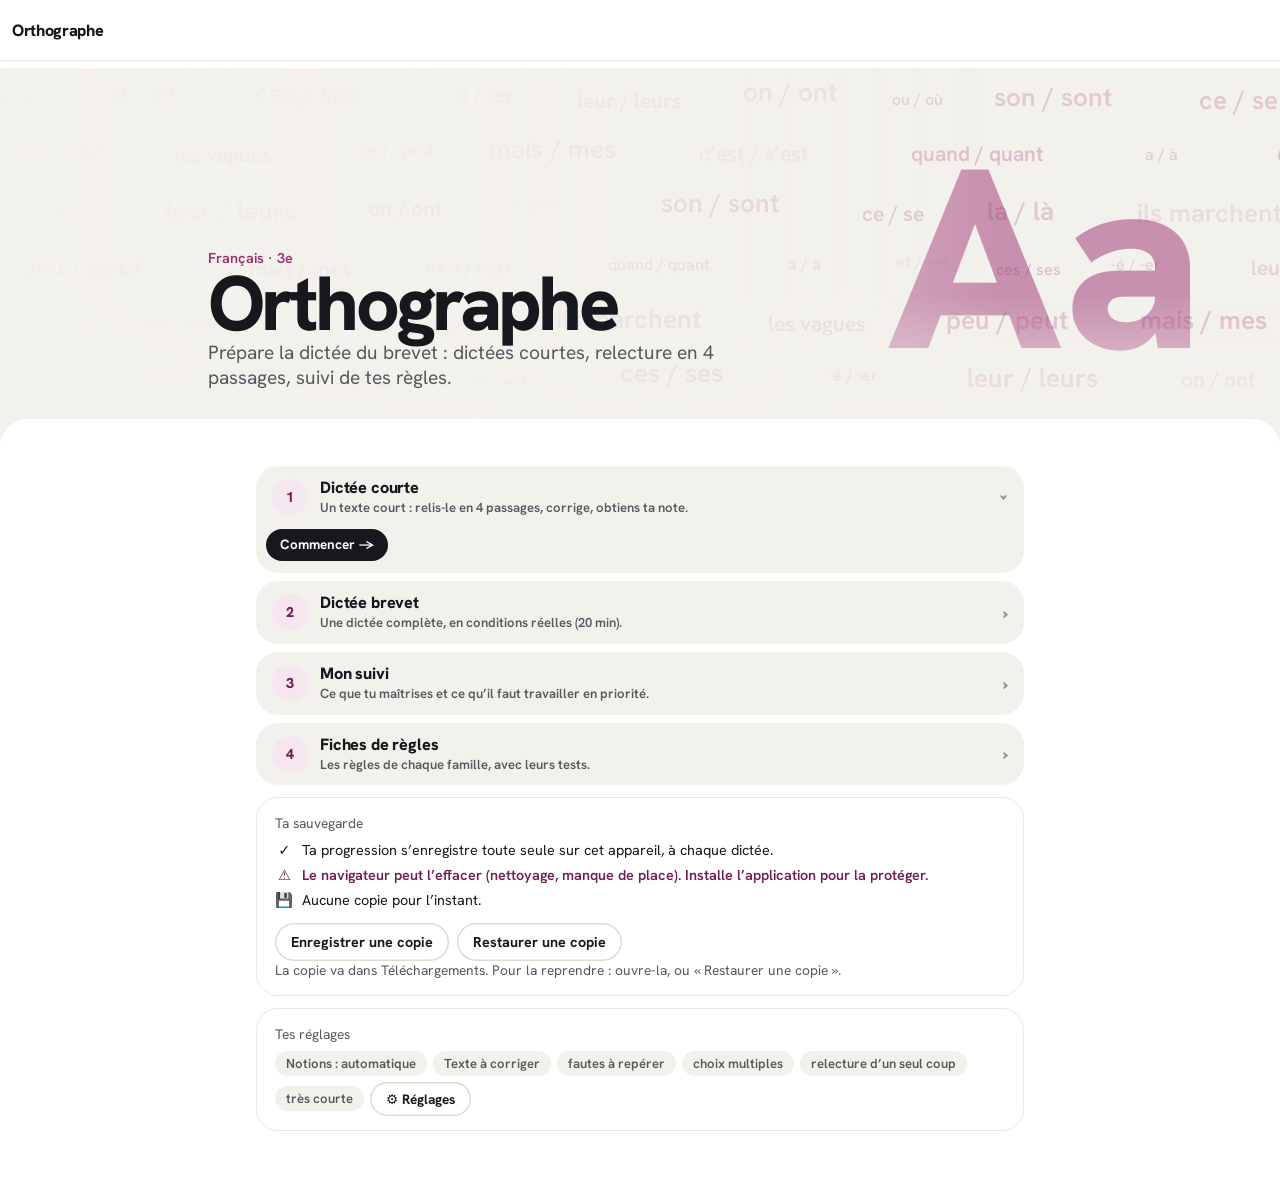
==== commit d2758e1a: "Sauvegarde de la progression et application installable (PWA) - Manifeste, service worker (hors lign" ====
--- a/index.html
+++ b/index.html
@@ -3,6 +3,14 @@
 <head>
 <meta charset="UTF-8">
 <meta name="viewport" content="width=device-width, initial-scale=1.0">
+<meta name="theme-color" content="#9d2f72">
+<!-- application sur l'écran d'accueil (manifeste ajouté par modules/sauvegarde.js sur le site) -->
+<meta name="mobile-web-app-capable" content="yes">
+<meta name="apple-mobile-web-app-capable" content="yes">
+<meta name="apple-mobile-web-app-title" content="Orthographe">
+<meta name="apple-mobile-web-app-status-bar-style" content="default">
+<link rel="apple-touch-icon" href="icones/apple-touch-icon.png">
+<link rel="icon" type="image/png" href="icones/favicon-32.png">
 <title>Orthographe</title>
 <link rel="stylesheet" href="assets/theme.css">
 <link rel="stylesheet" href="assets/er.css">
@@ -12,6 +20,7 @@
 <script src="assets/sommaire.js"></script>
 <script src="modules/regles.js"></script>
 <script src="modules/langue.js"></script>
+<script src="modules/sauvegarde.js"></script>
 <script src="modules/ort.js"></script>
 </head>
 <body>
--- a/modules/ort.css
+++ b/modules/ort.css
@@ -30,6 +30,30 @@
 .ort-notions:empty { display: none; }
 .ort-reglages-ligne { background: var(--sheet); border: 1px solid var(--line); border-radius: 22px; padding: 14px 18px; }
 .ort-reglages-ligne .ort-tags { margin-top: 6px; }
+
+/* ---------- sauvegarde de la progression (modules/sauvegarde.js) ---------- */
+.sauv-carte { background: var(--sheet); border: 1px solid var(--line); border-radius: 22px; padding: 14px 18px; }
+.sauv-carte.due { border-color: var(--accent); box-shadow: inset 0 0 0 1px var(--accent); }
+.sauv-etat { list-style: none; margin: 6px 0 0; padding: 0; display: grid; gap: 4px; font-size: .9rem; line-height: 1.45; }
+.sauv-etat li { display: flex; gap: 8px; align-items: flex-start; }
+.sauv-etat li.alerte { color: var(--accent-ink); font-weight: 600; }
+.sauv-ic { flex: none; width: 1.3em; text-align: center; }
+.sauv-boutons { display: flex; flex-wrap: wrap; gap: 8px; margin-top: 12px; }
+.btn-primary.sauv-pt, .btn-secondary.sauv-pt { padding: 10px 16px; font-size: .9rem; }
+.sauv-aide { margin-top: 10px; padding: 10px 14px; border-radius: 14px; background: var(--cle-bg); font-size: .9rem; line-height: 1.45; }
+.sauv-aide p { margin: 0; }
+.sauv-aide p + p { margin-top: 6px; }
+.sauv-ou { margin: 10px 0 0; }
+.sauv-carte button, .sauv-toast button { touch-action: manipulation; -webkit-tap-highlight-color: transparent; font-family: var(--font-sans); }
+.sauv-carte button:focus-visible, .sauv-toast button:focus-visible { outline: 2px solid var(--accent); outline-offset: 2px; }
+/* bandeau en bas de l'écran : message, rappel de sauvegarde */
+.sauv-toast { position: fixed; z-index: 1200; left: 12px; right: 12px; bottom: calc(12px + env(safe-area-inset-bottom, 0px));
+  max-width: 520px; margin: 0 auto; box-sizing: border-box; background: var(--sheet); color: var(--ink);
+  border: 1px solid var(--line-strong); border-radius: 18px; padding: 14px 16px; box-shadow: 0 10px 30px rgba(22,24,29,.18); font-family: var(--font-sans); }
+.sauv-toast.ok { border-color: var(--success); }
+.sauv-toast.rappel { border-color: var(--accent); }
+.sauv-toast p { margin: 0; font-size: .92rem; line-height: 1.45; }
+.sauv-toast-b { display: flex; flex-wrap: wrap; gap: 8px; justify-content: flex-end; margin-top: 10px; }
 
 /* ---------- bouton Réglages : sommaire (ordinateur) et bandeau (téléphone) ---------- */
 .ort-reg { align-self: flex-start; margin: 0 4px; border: none; cursor: pointer; }
@@ -285,7 +309,7 @@
 
 /* ---------- impression du bilan (Mon suivi) ---------- */
 @media print {
-  #app-nav, .som-barre, .som-som, .ort-imprimer, .ort-prio-b, .ort-reg-rond, .ort-tiroir, .ort-voile { display: none !important; }
+  #app-nav, .som-barre, .som-som, .ort-imprimer, .ort-prio-b, .ort-reg-rond, .ort-tiroir, .ort-voile, .sauv-toast { display: none !important; }
   html.som-nav body { padding-left: 0 !important; }
   .er-page { max-width: none; padding: 0; }
   .ort-grp-c { display: block !important; }
